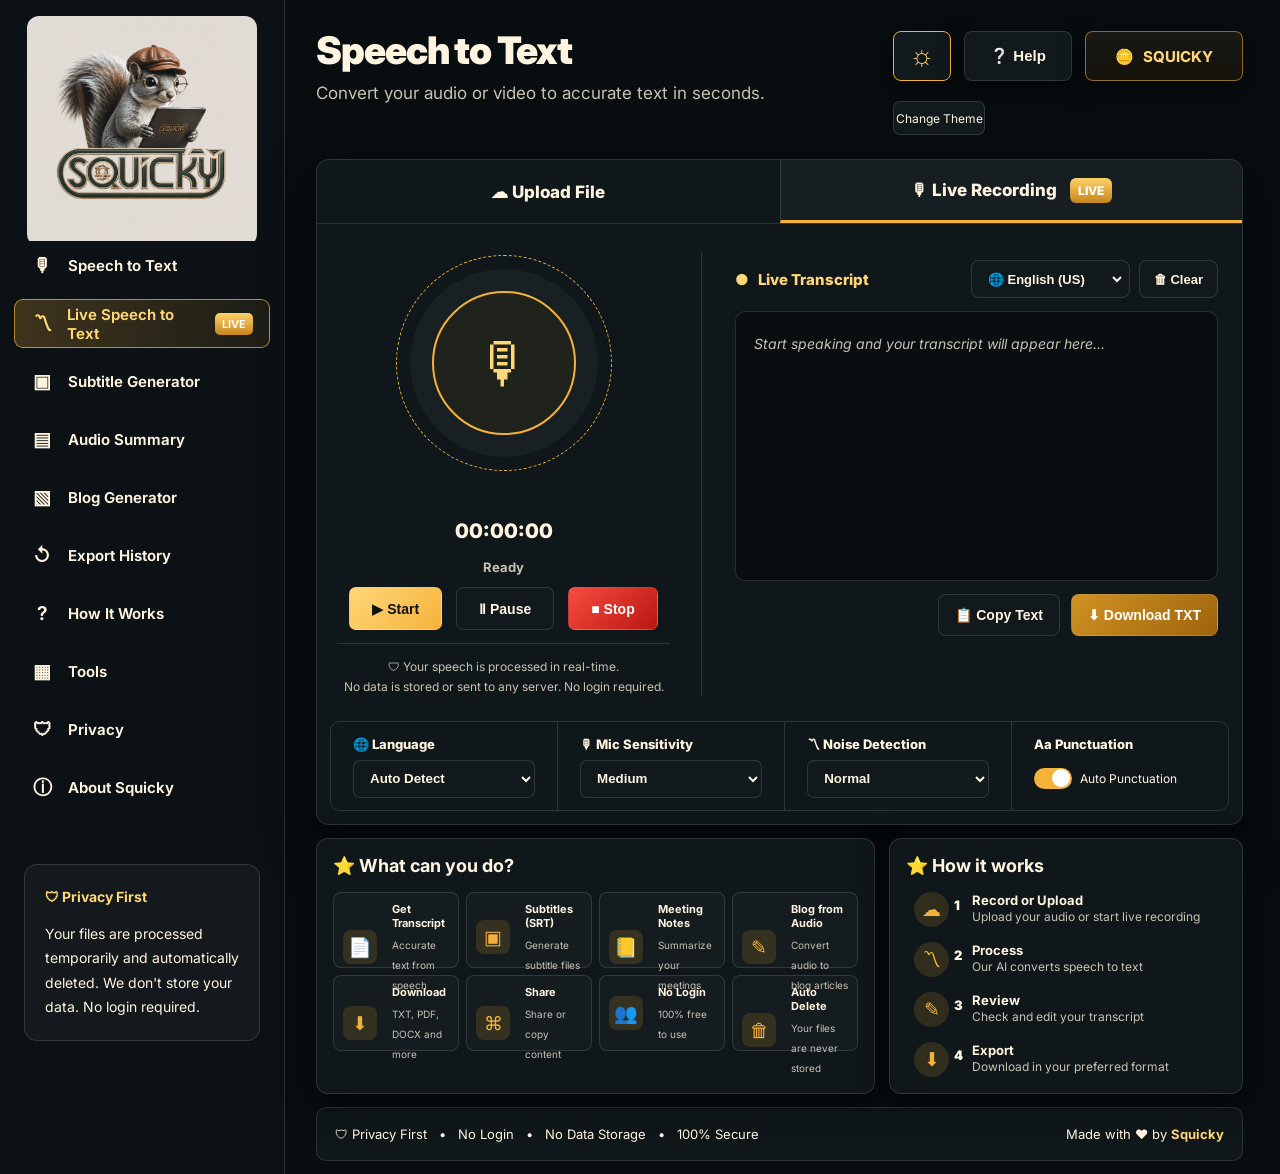
==== index.html @ 1c24d0bc "feat: Implement Speech Engine module with file upload, enhanced recording, and multi-language suppor" ====
<!DOCTYPE html>
<html lang="en" data-theme="dark">
<head>
<meta charset="UTF-8" />
<meta name="viewport" content="width=device-width, initial-scale=1.0" />
<title>Squicky STT - Speech to Text</title>
<link href="https://fonts.googleapis.com/css2?family=Inter:wght@400;500;600;700;800;900&display=swap" rel="stylesheet">
<link rel="stylesheet" href="style.css">
<link rel="icon" href="Squicky Logo.png" type="image/png">
</head>
<body>
<div class="app">
<aside class="sidebar">
  <div class="logo"><img src="Squicky Logo.png" alt="Squicky Logo"></div>
  <nav class="menu">
    <a href="#"><span class="ico">&#127897;</span> Speech to Text</a>
    <a href="#" class="active"><span class="ico">&#12349;</span> Live Speech to Text <span class="badge">LIVE</span></a>
    <a href="#"><span class="ico">&#9635;</span> Subtitle Generator</a>
    <a href="#"><span class="ico">&#9636;</span> Audio Summary</a>
    <a href="#"><span class="ico">&#9639;</span> Blog Generator</a>
    <a href="#"><span class="ico">&#8634;</span> Export History</a>
    <a href="#"><span class="ico">?</span> How It Works</a>
    <a href="#"><span class="ico">&#9638;</span> Tools</a>
    <a href="#"><span class="ico">&#128737;</span> Privacy</a>
    <a href="#"><span class="ico">&#9432;</span> About Squicky</a>
  </nav>
  <div class="privacy"><b>&#128737; Privacy First</b>Your files are processed temporarily and automatically deleted. We don't store your data. No login required.</div>
</aside>

<main class="main">
<header class="header">
  <div><h1>Speech to Text</h1><p class="sub">Convert your audio or video to accurate text in seconds.</p></div>
  <div class="actions">
    <button class="btn themeBtn" id="themeBtn">&#9788;</button>
    <button class="btn">&#10068; Help</button>
    <div class="brand">&#129689; &nbsp; SQUICKY</div>
    <div class="theme-label" id="themeLabel">Change Theme</div>
    <div class="theme-menu" id="themeMenu">
      <small>Choose Theme</small>
      <div class="theme-option active" data-theme="dark">&#9790; Dark <span>&#10003;</span></div>
      <div class="theme-option" data-theme="medium">&#9673; Medium <span></span></div>
      <div class="theme-option" data-theme="light">&#9788; Light <span></span></div>
    </div>
  </div>
</header>

<section class="tool">
  <div class="tabs">
    <div class="tab" id="uploadTab" data-tab="upload">&#9729; Upload File</div>
    <div class="tab active" id="liveTab" data-tab="live">&#127897; Live Recording <span class="live-pill">LIVE</span></div>
  </div>

  <!-- Upload File Panel -->
  <div class="tab-panel" id="uploadPanel" style="display:none;">
    <div class="upload-area" id="uploadArea">
      <div class="upload-dropzone" id="dropzone">
        <div class="upload-icon">&#9729;</div>
        <h3 class="upload-title">Drag & Drop your file here</h3>
        <p class="upload-subtitle">or click to browse</p>
        <p class="upload-formats">Audio: MP3, WAV, OGG, M4A, FLAC, WEBM &nbsp;|&nbsp; Video: MP4, WEBM, MKV, AVI</p>
        <p class="upload-limit">Maximum file size: 500MB</p>
        <input type="file" id="fileInput" accept=".mp3,.wav,.ogg,.m4a,.flac,.webm,.mp4,.mkv,.avi" hidden>
        <button class="upload-btn" id="uploadBtn">&#128194; Choose File</button>
      </div>
      <!-- File Info (shown after upload) -->
      <div class="file-info" id="fileInfo" style="display:none;">
        <div class="file-details">
          <div class="file-icon">&#127925;</div>
          <div class="file-meta">
            <span class="file-name" id="fileName">-</span>
            <span class="file-size" id="fileSize">-</span>
            <span class="file-duration" id="fileDuration">-</span>
          </div>
          <button class="file-remove" id="fileRemove">&#10005;</button>
        </div>
        <!-- Upload Progress -->
        <div class="upload-progress" id="uploadProgress" style="display:none;">
          <div class="progress-bar"><div class="progress-fill" id="progressFill"></div></div>
          <span class="progress-text" id="progressText">Loading file...</span>
        </div>
      </div>
      <!-- Processing Status -->
      <div class="processing-status" id="processingStatus" style="display:none;">
        <div class="processing-spinner"></div>
        <span class="processing-text" id="processingText">Processing...</span>
      </div>
      <!-- Process Button -->
      <div class="upload-actions" id="uploadActions" style="display:none;">
        <button class="process-btn" id="processBtn">&#9654; Process File</button>
        <button class="cancel-btn" id="cancelProcessBtn">&#10005; Cancel</button>
      </div>
      <!-- Privacy Notice -->
      <div class="privacy-notice">
        <span>&#128737;</span> Your files are processed <b>locally in your browser</b>. Nothing is uploaded to any server. Data is auto-cleared after processing.
      </div>
    </div>
    <!-- Upload Transcript Area -->
    <div class="upload-transcript" id="uploadTranscript" style="display:none;">
      <div class="transHead">
        <div class="title">&#9679; &nbsp; File Transcript</div>
        <div class="topSelects">
          <div class="selectlike">
            <select id="uploadLanguageSelect">
              <option value="en-US">&#127760; English (US)</option>
              <option value="en-IN">&#127760; English (India)</option>
              <option value="hi-IN">&#127760; Hindi</option>
              <option value="hinglish">&#127760; Hinglish (Auto)</option>
              <option value="es-ES">&#127760; Spanish</option>
              <option value="fr-FR">&#127760; French</option>
              <option value="de-DE">&#127760; German</option>
              <option value="ja-JP">&#127760; Japanese</option>
              <option value="zh-CN">&#127760; Chinese</option>
            </select>
          </div>
          <button class="clear" id="uploadClearBtn">&#128465; Clear</button>
        </div>
      </div>
      <div class="transBox" id="uploadTranscriptBox">
        <p class="placeholder" id="uploadPlaceholder">Your transcript will appear here after processing...</p>
        <span id="uploadFinalText"></span>
        <span class="interim" id="uploadInterimText"></span>
      </div>
      <div class="transActions">
        <button class="copy" id="uploadCopyBtn">&#128203; Copy Text</button>
        <button class="download" id="uploadDownloadBtn">&#11015; Download TXT</button>
      </div>
    </div>
  </div>

  <!-- Live Recording Panel -->
  <div class="tab-panel" id="livePanel">
    <div class="studio">
      <div class="left">
        <div class="micOuter" id="micOuter">
          <div class="micMid"><div class="mic">&#127897;</div></div>
        </div>
        <!-- Audio Level Indicator -->
        <div class="audio-level" id="audioLevel">
          <div class="level-bar" id="levelBar1"></div>
          <div class="level-bar" id="levelBar2"></div>
          <div class="level-bar" id="levelBar3"></div>
          <div class="level-bar" id="levelBar4"></div>
          <div class="level-bar" id="levelBar5"></div>
          <div class="level-bar" id="levelBar6"></div>
          <div class="level-bar" id="levelBar7"></div>
          <div class="level-bar" id="levelBar8"></div>
          <div class="level-bar" id="levelBar9"></div>
        </div>
        <div class="timer"><span id="timerDisplay">00:00:00</span> <span class="red" id="recDot" style="display:none;">&#9679;</span><span class="liveText" id="liveLabel" style="display:none;">Live</span></div>
        <!-- Recording Status -->
        <div class="rec-status" id="recStatus">Ready</div>
        <div class="controls">
          <button class="start" id="startBtn">&#9654; Start</button>
          <button id="pauseBtn">&#8545; Pause</button>
          <button class="stop" id="stopBtn">&#9632; Stop</button>
        </div>
        <p class="note">&#128737; Your speech is processed in real-time.<br>No data is stored or sent to any server. No login required.</p>
      </div>
      <div class="right">
        <div class="transHead">
          <div class="title">&#9679; &nbsp; Live Transcript</div>
          <div class="topSelects">
            <div class="selectlike">
              <select id="languageSelect">
                <option value="en-US">&#127760; English (US)</option>
                <option value="en-IN">&#127760; English (India)</option>
                <option value="hi-IN">&#127760; Hindi</option>
                <option value="hinglish">&#127760; Hinglish (Auto)</option>
                <option value="es-ES">&#127760; Spanish</option>
                <option value="fr-FR">&#127760; French</option>
                <option value="de-DE">&#127760; German</option>
                <option value="ja-JP">&#127760; Japanese</option>
                <option value="zh-CN">&#127760; Chinese</option>
              </select>
            </div>
            <button class="clear" id="clearBtn">&#128465; Clear</button>
          </div>
        </div>
        <div class="transBox" id="transcript">
          <p class="placeholder" id="placeholder">Start speaking and your transcript will appear here...</p>
          <span id="finalText"></span>
          <span class="interim" id="interimText"></span>
        </div>
        <div class="transActions">
          <button class="copy" id="copyBtn">&#128203; Copy Text</button>
          <button class="download" id="downloadBtn">&#11015; Download TXT</button>
        </div>
      </div>
    </div>
  </div>

  <div class="settings">
    <div class="setting"><label>&#127760; Language</label><select id="langSetting"><option value="auto">Auto Detect</option><option value="en-US">English</option><option value="hi-IN">Hindi</option><option value="hinglish">Hinglish</option></select></div>
    <div class="setting"><label>&#127897; Mic Sensitivity</label><select id="micSensitivity"><option value="medium">Medium</option><option value="high">High</option><option value="low">Low</option></select></div>
    <div class="setting"><label>&#12349; Noise Detection</label><select id="noiseDetection"><option value="normal">Normal</option><option value="high">High</option><option value="off">Off</option></select></div>
    <div class="setting"><label>Aa Punctuation</label><div class="punct"><span class="toggle" id="punctToggle"></span> Auto Punctuation</div></div>
  </div>
</section>

<section class="lower">
  <div class="box"><h3>&#11088; What can you do?</h3><div class="cards">
    <div class="fcard"><div class="fico">&#128196;</div><div><b>Get Transcript</b><span>Accurate text from speech</span></div></div>
    <div class="fcard"><div class="fico">&#9635;</div><div><b>Subtitles (SRT)</b><span>Generate subtitle files</span></div></div>
    <div class="fcard"><div class="fico">&#128210;</div><div><b>Meeting Notes</b><span>Summarize your meetings</span></div></div>
    <div class="fcard"><div class="fico">&#9998;</div><div><b>Blog from Audio</b><span>Convert audio to blog articles</span></div></div>
    <div class="fcard"><div class="fico">&#11015;</div><div><b>Download</b><span>TXT, PDF, DOCX and more</span></div></div>
    <div class="fcard"><div class="fico">&#8984;</div><div><b>Share</b><span>Share or copy content</span></div></div>
    <div class="fcard"><div class="fico">&#128101;</div><div><b>No Login</b><span>100% free to use</span></div></div>
    <div class="fcard"><div class="fico">&#128465;</div><div><b>Auto Delete</b><span>Your files are never stored</span></div></div>
  </div></div>
  <div class="box"><h3>&#11088; How it works</h3><div class="steps">
    <div class="step"><div class="circle">&#9729;</div><div class="stepNum">1</div><p><b>Record or Upload</b><br>Upload your audio or start live recording</p></div>
    <div class="step"><div class="circle">&#12349;</div><div class="stepNum">2</div><p><b>Process</b><br>Our AI converts speech to text</p></div>
    <div class="step"><div class="circle">&#9998;</div><div class="stepNum">3</div><p><b>Review</b><br>Check and edit your transcript</p></div>
    <div class="step"><div class="circle">&#11015;</div><div class="stepNum">4</div><p><b>Export</b><br>Download in your preferred format</p></div>
  </div></div>
</section>

<footer class="footer"><span>&#128737; Privacy First &nbsp; &#8226; &nbsp; No Login &nbsp; &#8226; &nbsp; No Data Storage &nbsp; &#8226; &nbsp; 100% Secure</span><span>Made with &#10084;&#65039; by <b class="gold">Squicky</b></span></footer>
</main>
</div>

<div class="toast" id="toast"></div>
<script src="script.js"></script>
</body>
</html>
---- style.css ----
/* ===== RESET ===== */
*{box-sizing:border-box;margin:0;padding:0}
:root{
  --font:Inter,Arial,sans-serif;
  --radius:13px;
}

/* THEME 1: DARK — black + deep gold */
html[data-theme="dark"]{
  --body:#06090b;
  --sidebar:#0b1114;
  --main:#080d10;
  --panel:#0f171a;
  --panel2:#0b1114;
  --card:#090e11;
  --text:#fff4df;
  --muted:#c9c1b2;
  --line:rgba(255,255,255,.13);
  --accent:#f5b23a;
  --accent2:#ffd778;
  --active:#2b210d;
  --green:#0f2c22;
  --btn:#12191d;
  --shadow:rgba(0,0,0,.55);
  --danger:#c82118;
}

/* THEME 2: MEDIUM — warm charcoal/olive + gold */
html[data-theme="medium"]{
  --body:#403f39;
  --sidebar:#363731;
  --main:#42413b;
  --panel:#3f3e38;
  --panel2:#383832;
  --card:#34342f;
  --text:#fff7ec;
  --muted:#e0d9cc;
  --line:rgba(255,255,255,.20);
  --accent:#efa72d;
  --accent2:#ffc75d;
  --active:#7a5a25;
  --green:#123326;
  --btn:#3a3933;
  --shadow:rgba(0,0,0,.28);
  --danger:#c7211b;
}

/* THEME 3: LIGHT — cream + dark green */
html[data-theme="light"]{
  --body:#fff9ef;
  --sidebar:#fff7e9;
  --main:#fffaf2;
  --panel:#fffaf2;
  --panel2:#fff6e9;
  --card:#fffdf8;
  --text:#10281d;
  --muted:#26352f;
  --line:rgba(94,56,20,.15);
  --accent:#145b36;
  --accent2:#1d7d4a;
  --active:#123b2b;
  --green:#123b2b;
  --btn:#fffaf2;
  --shadow:rgba(124,83,30,.12);
  --danger:#df3028;
}

/* ===== BODY & APP ===== */
body{
  min-height:100vh;font-family:var(--font);color:var(--text);
  background:radial-gradient(circle at 55% 0,rgba(255,255,255,.11),transparent 35%),var(--body);
  transition: background 0.3s, color 0.3s;
}
.app{min-height:100vh;display:grid;grid-template-columns:285px 1fr}

/* ===== SIDEBAR ===== */
.sidebar{background:var(--sidebar);border-right:1px solid var(--line);padding:16px 14px}
.logo{height:225px;display:flex;justify-content:center;align-items:flex-start;overflow:hidden}
.logo img{width:230px;border-radius:12px}
html[data-theme="dark"] .logo img,html[data-theme="medium"] .logo img{mix-blend-mode:screen}
html[data-theme="light"] .logo img{mix-blend-mode:multiply}

.menu{display:flex;flex-direction:column;gap:9px}
.menu a{height:49px;display:flex;align-items:center;gap:14px;padding:0 16px;border-radius:9px;text-decoration:none;color:var(--text);font-size:15px;font-weight:650;transition:background 0.2s}
.menu a:hover{background:var(--panel)}
.menu a.active{background:var(--active);color:#fff}
html[data-theme="dark"] .menu a.active{border:1px solid rgba(245,178,58,.72);background:linear-gradient(90deg,rgba(245,178,58,.22),rgba(245,178,58,.08));color:var(--accent2)}
html[data-theme="medium"] .menu a.active{background:linear-gradient(90deg,#7b5a25,#524124);color:#fff}
html[data-theme="light"] .menu a.active{background:var(--green);color:#fff}
.ico{width:24px;text-align:center;font-size:19px}
.badge{margin-left:auto;background:linear-gradient(#ffd268,#c6841d);color:white;font-size:11px;padding:4px 7px;border-radius:5px}

.privacy{margin:52px 10px 0;padding:20px;border:1px solid var(--line);border-radius:13px;background:rgba(255,255,255,.035);font-size:14px;line-height:1.75}
.privacy b{display:block;margin-bottom:12px;color:var(--accent2)}
html[data-theme="light"] .privacy b{color:var(--text)}

/* ===== MAIN AREA ===== */
.main{padding:31px 37px 13px 31px;max-width:1120px;background:var(--main)}
.header{display:flex;justify-content:space-between;align-items:flex-start;margin-bottom:24px}
h1{font-size:38px;line-height:1;font-weight:900;letter-spacing:-1.1px}
.sub{font-size:17px;margin-top:14px;color:var(--muted)}

/* ===== HEADER ACTIONS ===== */
.actions{display:grid;grid-template-columns:58px 108px 158px;gap:13px;position:relative}
.btn,.brand{height:50px;border-radius:8px;border:1px solid var(--line);background:var(--btn);color:var(--text);display:flex;align-items:center;justify-content:center;font-weight:750;font-size:15px;box-shadow:0 8px 25px var(--shadow);cursor:pointer;transition:all 0.2s}
.btn:hover{border-color:var(--accent)}
.brand{background:var(--green);color:white}
html[data-theme="dark"] .brand,html[data-theme="medium"] .brand{border-color:rgba(245,178,58,.55);color:var(--accent2);background:linear-gradient(#191815,#15120b)}
.themeBtn{font-size:28px;color:var(--accent2);border-color:var(--accent)}
html[data-theme="light"] .themeBtn{color:var(--text);background:transparent;border:0;box-shadow:none}
.theme-label{grid-column:1/2;width:92px;height:34px;margin-top:7px;background:var(--btn);border:1px solid var(--line);border-radius:7px;font-size:12px;display:flex;align-items:center;justify-content:center;cursor:pointer;transition:border-color 0.2s}
.theme-label:hover{border-color:var(--accent)}
.theme-menu{position:absolute;top:72px;left:-95px;width:150px;background:#151515;color:#fff;border:1px solid rgba(255,255,255,.18);border-radius:8px;padding:8px;box-shadow:0 20px 50px rgba(0,0,0,.4);display:none;z-index:50}
.theme-menu.open{display:block}
.theme-menu small{display:block;padding:6px 8px;color:#999}
.theme-option{padding:9px 10px;border-radius:6px;cursor:pointer;font-size:13px;display:flex;justify-content:space-between;transition:background 0.2s}
.theme-option.active,.theme-option:hover{background:rgba(241,170,46,.35)}

/* ===== TOOL SECTION ===== */
.tool{border:1px solid var(--line);border-radius:13px;background:var(--panel);box-shadow:0 18px 50px var(--shadow);overflow:hidden}
.tabs{height:64px;display:grid;grid-template-columns:1fr 1fr;border-bottom:1px solid var(--line)}
.tab{display:flex;align-items:center;justify-content:center;gap:13px;font-size:17px;font-weight:800;cursor:pointer;transition:background 0.2s}
.tab:hover{background:rgba(255,255,255,.02)}
.tab.active{border-left:1px solid var(--line);border-bottom:3px solid var(--accent);background:rgba(255,255,255,.03)}
.live-pill{background:linear-gradient(#34b462,#11753b);color:white;font-size:12px;padding:5px 8px;border-radius:6px}
html[data-theme="dark"] .live-pill,html[data-theme="medium"] .live-pill{background:linear-gradient(#ffd268,#c6841d)}

/* ===== STUDIO ===== */
.studio{display:grid;grid-template-columns:365px 1fr;gap:33px;padding:28px 24px 14px 20px}
.left{text-align:center;border-right:1px solid var(--line);padding:3px 31px 0 0}
.micOuter{width:216px;height:216px;margin:0 auto 10px;border-radius:50%;border:1px dashed var(--accent);display:flex;align-items:center;justify-content:center;transition:border-color 0.3s}
.micOuter.recording{border-color:var(--danger);animation:outerPulse 1.5s infinite}
.micMid{width:144px;height:144px;border-radius:50%;border:2px solid var(--accent);background:var(--green);display:flex;align-items:center;justify-content:center;box-shadow:0 0 0 22px rgba(255,255,255,.04);transition:all 0.3s}
html[data-theme="dark"] .micMid,html[data-theme="medium"] .micMid{background:rgba(245,178,58,.07)}
.mic{font-size:56px;color:white}
html[data-theme="dark"] .mic,html[data-theme="medium"] .mic{color:var(--accent2)}
.timer{font-size:20px;font-weight:850;margin:10px 0 16px}
.red{color:var(--danger);font-size:12px;margin:0 7px}
.liveText{font-size:13px;font-weight:500}
.controls{display:flex;justify-content:center;gap:14px;margin-bottom:13px}
.controls button{height:43px;padding:0 22px;border-radius:7px;border:1px solid var(--line);font-weight:800;color:var(--text);background:var(--btn);cursor:pointer;transition:all 0.2s;font-size:14px}
.controls button:hover{border-color:var(--accent)}
.start{background:linear-gradient(135deg,var(--accent2),var(--accent))!important;color:#111!important}
html[data-theme="light"] .start{background:var(--green)!important;color:white!important}
.stop{background:linear-gradient(135deg,#f94b3e,#b81712)!important;color:white!important}
.note{border-top:1px solid var(--line);padding-top:13px;font-size:12px;line-height:1.65;color:var(--muted)}

@keyframes outerPulse{
  0%,100%{transform:scale(1);opacity:1}
  50%{transform:scale(1.03);opacity:0.8}
}

/* ===== TRANSCRIPT AREA ===== */
.right{padding-top:8px}
.transHead{display:flex;justify-content:space-between;align-items:center;margin-bottom:13px}
.title{font-size:15px;font-weight:800;color:var(--accent2)}
html[data-theme="light"] .title{color:var(--accent)}
.topSelects{display:flex;gap:9px;align-items:center}
.selectlike{height:38px;border:1px solid var(--line);border-radius:8px;background:var(--btn);color:var(--text);display:flex;align-items:center;gap:9px;padding:0 4px;font-size:13px;font-weight:700}
.selectlike select{background:transparent;border:none;color:var(--text);font-size:13px;font-weight:700;outline:none;cursor:pointer;padding:0 8px}
.selectlike select option{background:var(--btn);color:var(--text)}
.clear{height:38px;border:1px solid var(--line);border-radius:8px;background:var(--btn);color:var(--text);display:flex;align-items:center;gap:9px;padding:0 14px;font-size:13px;font-weight:700;cursor:pointer;transition:all 0.2s}
.clear:hover{border-color:var(--danger);color:var(--danger)}
.transBox{min-height:270px;max-height:350px;overflow-y:auto;border:1px solid var(--line);border-radius:10px;background:var(--card);padding:20px 18px 7px;font-size:14px;line-height:1.72;box-shadow:inset 0 0 28px rgba(0,0,0,.08);transition:border-color 0.3s}
.transBox.active{border-color:var(--accent)}
.transBox .placeholder{color:var(--muted);font-style:italic}
.transBox .interim{color:var(--muted);font-style:italic}
.gold{color:var(--accent2)}
html[data-theme="light"] .gold{color:var(--accent)}
.wave{height:43px;margin-top:10px;display:flex;align-items:end;gap:4px;overflow:hidden}
.wave i{width:4px;border-radius:9px;background:linear-gradient(180deg,var(--accent2),rgba(255,255,255,.08));display:block}
html[data-theme="light"] .wave i{background:linear-gradient(180deg,#b7dcae,#f1eadf)}
.transActions{display:flex;justify-content:flex-end;gap:11px;margin-top:13px}
.copy,.download{height:42px;border-radius:8px;border:1px solid var(--line);background:var(--btn);color:var(--text);padding:0 16px;font-weight:800;cursor:pointer;font-size:14px;transition:all 0.2s}
.copy:hover{border-color:var(--accent)}
.download{background:var(--green);color:white}
html[data-theme="dark"] .download,html[data-theme="medium"] .download{background:linear-gradient(135deg,#d09222,#9e640c)}
.download:hover{opacity:0.9}

/* ===== SETTINGS ===== */
.settings{margin:10px 13px 13px;border:1px solid var(--line);border-radius:10px;display:grid;grid-template-columns:1fr 1fr 1fr .95fr;overflow:hidden}
.setting{height:88px;padding:14px 22px;border-right:1px solid var(--line)}
.setting:last-child{border-right:0}
.setting label{display:block;font-size:13px;font-weight:800;margin-bottom:8px}
.setting select{width:100%;height:38px;background:var(--btn);border:1px solid var(--line);color:var(--text);border-radius:7px;padding:0 12px;font-weight:700;cursor:pointer;outline:none}
.punct{display:flex;align-items:center;gap:8px;margin-top:16px;font-size:12px;cursor:pointer}
.toggle{width:38px;height:21px;border-radius:20px;background:var(--accent);position:relative;transition:background 0.3s}
.toggle:after{content:"";position:absolute;width:18px;height:18px;background:white;border-radius:50%;right:2px;top:1.5px;transition:all 0.3s}
.toggle.off{background:var(--line)}
.toggle.off:after{right:auto;left:2px}

/* ===== LOWER SECTION ===== */
.lower{display:grid;grid-template-columns:1.36fr .86fr;gap:14px;margin-top:13px}
.box{border:1px solid var(--line);border-radius:12px;background:var(--panel);padding:16px;box-shadow:0 10px 30px var(--shadow)}
.box h3{font-size:18px;margin-bottom:16px}
.cards{display:grid;grid-template-columns:repeat(4,1fr);gap:7px}
.fcard{height:76px;border:1px solid var(--line);border-radius:8px;background:rgba(255,255,255,.025);display:grid;grid-template-columns:39px 1fr;gap:10px;align-items:center;padding:9px;transition:border-color 0.2s}
.fcard:hover{border-color:var(--accent)}
.fico,.circle{background:rgba(241,170,46,.15);color:var(--accent);border-radius:8px;display:flex;align-items:center;justify-content:center}
.fico{width:34px;height:34px;font-size:19px}
.fcard b{display:block;font-size:11px;margin-bottom:3px}
.fcard span{font-size:10px;line-height:1.25;color:var(--muted)}
.steps{display:flex;flex-direction:column;gap:15px;margin-left:8px}
.step{display:grid;grid-template-columns:40px 18px 1fr;align-items:start}
.circle{width:35px;height:35px;border-radius:50%;font-size:19px}
.stepNum{font-size:13px;font-weight:900;padding-top:5px}
.step p{font-size:12px;line-height:1.35;color:var(--muted)}
.step b{font-size:13px;color:var(--text)}

/* ===== FOOTER ===== */
.footer{height:54px;margin-top:13px;border:1px solid var(--line);border-radius:10px;background:var(--panel);display:flex;justify-content:space-between;align-items:center;padding:0 18px;font-size:13px}

/* ===== TOAST ===== */
.toast{position:fixed;bottom:28px;left:50%;transform:translateX(-50%) translateY(16px);background:var(--accent);color:#111;padding:11px 24px;border-radius:22px;font-size:13px;font-weight:700;opacity:0;transition:all 0.3s;pointer-events:none;z-index:1000;white-space:nowrap}
.toast.show{opacity:1;transform:translateX(-50%) translateY(0)}

/* ===== SCROLLBAR ===== */
.transBox::-webkit-scrollbar{width:5px}
.transBox::-webkit-scrollbar-track{background:transparent}
.transBox::-webkit-scrollbar-thumb{background:var(--accent);border-radius:3px}

/* ===== TAB PANELS ===== */
.tab-panel{animation:fadeIn 0.3s ease}
@keyframes fadeIn{from{opacity:0;transform:translateY(6px)}to{opacity:1;transform:translateY(0)}}

/* ===== UPLOAD AREA ===== */
.upload-area{padding:28px 24px}
.upload-dropzone{border:2px dashed var(--line);border-radius:13px;padding:48px 28px;text-align:center;cursor:pointer;transition:all 0.3s;background:rgba(255,255,255,.015)}
.upload-dropzone:hover,.upload-dropzone.dragover{border-color:var(--accent);background:rgba(245,178,58,.04)}
html[data-theme="light"] .upload-dropzone:hover,html[data-theme="light"] .upload-dropzone.dragover{background:rgba(20,91,54,.04)}
.upload-icon{font-size:52px;margin-bottom:12px;color:var(--accent)}
.upload-title{font-size:20px;font-weight:800;margin-bottom:8px}
.upload-subtitle{font-size:14px;color:var(--muted);margin-bottom:16px}
.upload-formats{font-size:12px;color:var(--muted);margin-bottom:6px}
.upload-limit{font-size:12px;color:var(--muted);opacity:0.7;margin-bottom:20px}
.upload-btn{height:44px;padding:0 28px;border-radius:8px;border:1px solid var(--accent);background:linear-gradient(135deg,var(--accent2),var(--accent));color:#111;font-weight:800;font-size:14px;cursor:pointer;transition:all 0.2s}
html[data-theme="light"] .upload-btn{background:var(--green);color:white;border-color:var(--green)}
.upload-btn:hover{opacity:0.9;transform:translateY(-1px)}

/* File Info */
.file-info{margin-top:20px;border:1px solid var(--line);border-radius:10px;padding:16px 20px;background:var(--card)}
.file-details{display:flex;align-items:center;gap:14px}
.file-icon{font-size:32px;width:48px;height:48px;display:flex;align-items:center;justify-content:center;background:rgba(245,178,58,.1);border-radius:10px}
html[data-theme="light"] .file-icon{background:rgba(20,91,54,.1)}
.file-meta{flex:1;display:flex;flex-direction:column;gap:3px}
.file-name{font-size:14px;font-weight:700}
.file-size{font-size:12px;color:var(--muted)}
.file-duration{font-size:12px;color:var(--accent2)}
html[data-theme="light"] .file-duration{color:var(--accent)}
.file-remove{width:32px;height:32px;border-radius:50%;border:1px solid var(--line);background:var(--btn);color:var(--danger);font-size:14px;cursor:pointer;display:flex;align-items:center;justify-content:center;transition:all 0.2s}
.file-remove:hover{background:rgba(200,33,24,.1);border-color:var(--danger)}

/* Upload Progress */
.upload-progress{margin-top:14px}
.progress-bar{height:6px;border-radius:3px;background:var(--line);overflow:hidden}
.progress-fill{height:100%;border-radius:3px;background:linear-gradient(90deg,var(--accent),var(--accent2));width:0;transition:width 0.3s ease}
html[data-theme="light"] .progress-fill{background:linear-gradient(90deg,var(--accent),var(--accent2))}
.progress-text{font-size:12px;color:var(--muted);margin-top:6px;display:block}

/* Processing Status */
.processing-status{margin-top:20px;display:flex;align-items:center;gap:12px;padding:16px;border:1px solid var(--accent);border-radius:10px;background:rgba(245,178,58,.05)}
html[data-theme="light"] .processing-status{border-color:var(--accent);background:rgba(20,91,54,.05)}
.processing-spinner{width:24px;height:24px;border:3px solid var(--line);border-top-color:var(--accent);border-radius:50%;animation:spin 0.8s linear infinite}
@keyframes spin{to{transform:rotate(360deg)}}
.processing-text{font-size:14px;font-weight:700;color:var(--accent2)}
html[data-theme="light"] .processing-text{color:var(--accent)}

/* Upload Actions */
.upload-actions{margin-top:18px;display:flex;gap:12px;justify-content:center}
.process-btn{height:44px;padding:0 28px;border-radius:8px;border:none;background:linear-gradient(135deg,var(--accent2),var(--accent));color:#111;font-weight:800;font-size:14px;cursor:pointer;transition:all 0.2s}
html[data-theme="light"] .process-btn{background:var(--green);color:white}
.process-btn:hover{opacity:0.9;transform:translateY(-1px)}
.cancel-btn{height:44px;padding:0 20px;border-radius:8px;border:1px solid var(--line);background:var(--btn);color:var(--text);font-weight:700;font-size:14px;cursor:pointer;transition:all 0.2s}
.cancel-btn:hover{border-color:var(--danger);color:var(--danger)}

/* Privacy Notice */
.privacy-notice{margin-top:22px;padding:14px 18px;border:1px solid var(--line);border-radius:9px;background:rgba(255,255,255,.02);font-size:13px;line-height:1.6;color:var(--muted);text-align:center}
.privacy-notice b{color:var(--accent2)}
html[data-theme="light"] .privacy-notice b{color:var(--accent)}

/* Upload Transcript */
.upload-transcript{padding:0 24px 20px}

/* ===== AUDIO LEVEL INDICATOR ===== */
.audio-level{display:flex;align-items:flex-end;justify-content:center;gap:3px;height:28px;margin:8px 0 4px;opacity:0;transition:opacity 0.3s}
.audio-level.active{opacity:1}
.level-bar{width:4px;height:4px;min-height:4px;border-radius:2px;background:var(--accent);transition:height 0.1s ease}

/* ===== RECORDING STATUS ===== */
.rec-status{font-size:13px;font-weight:700;color:var(--muted);margin-bottom:12px;transition:color 0.3s}
.rec-status.listening{color:var(--accent2)}
html[data-theme="light"] .rec-status.listening{color:var(--accent)}
.rec-status.processing{color:var(--accent)}

/* ===== RESPONSIVE ===== */
@media(max-width:1100px){
  .app{grid-template-columns:1fr}
  .sidebar{display:none}
  .main{max-width:100%;padding:22px}
  .studio,.lower{grid-template-columns:1fr}
  .left{border-right:0;border-bottom:1px solid var(--line);padding:0 0 20px}
  .upload-area{padding:20px 16px}
  .upload-dropzone{padding:32px 16px}
}
@media(max-width:720px){
  .header{display:block}
  .actions{margin-top:18px;grid-template-columns:55px 100px 140px}
  h1{font-size:31px}
  .tabs,.settings,.cards{grid-template-columns:1fr}
  .setting{border-right:0;border-bottom:1px solid var(--line)}
  .footer{height:auto;gap:10px;flex-direction:column;padding:14px;text-align:center}
  .upload-formats{font-size:11px}
  .upload-actions{flex-direction:column;align-items:stretch}
  .file-details{flex-wrap:wrap}
}
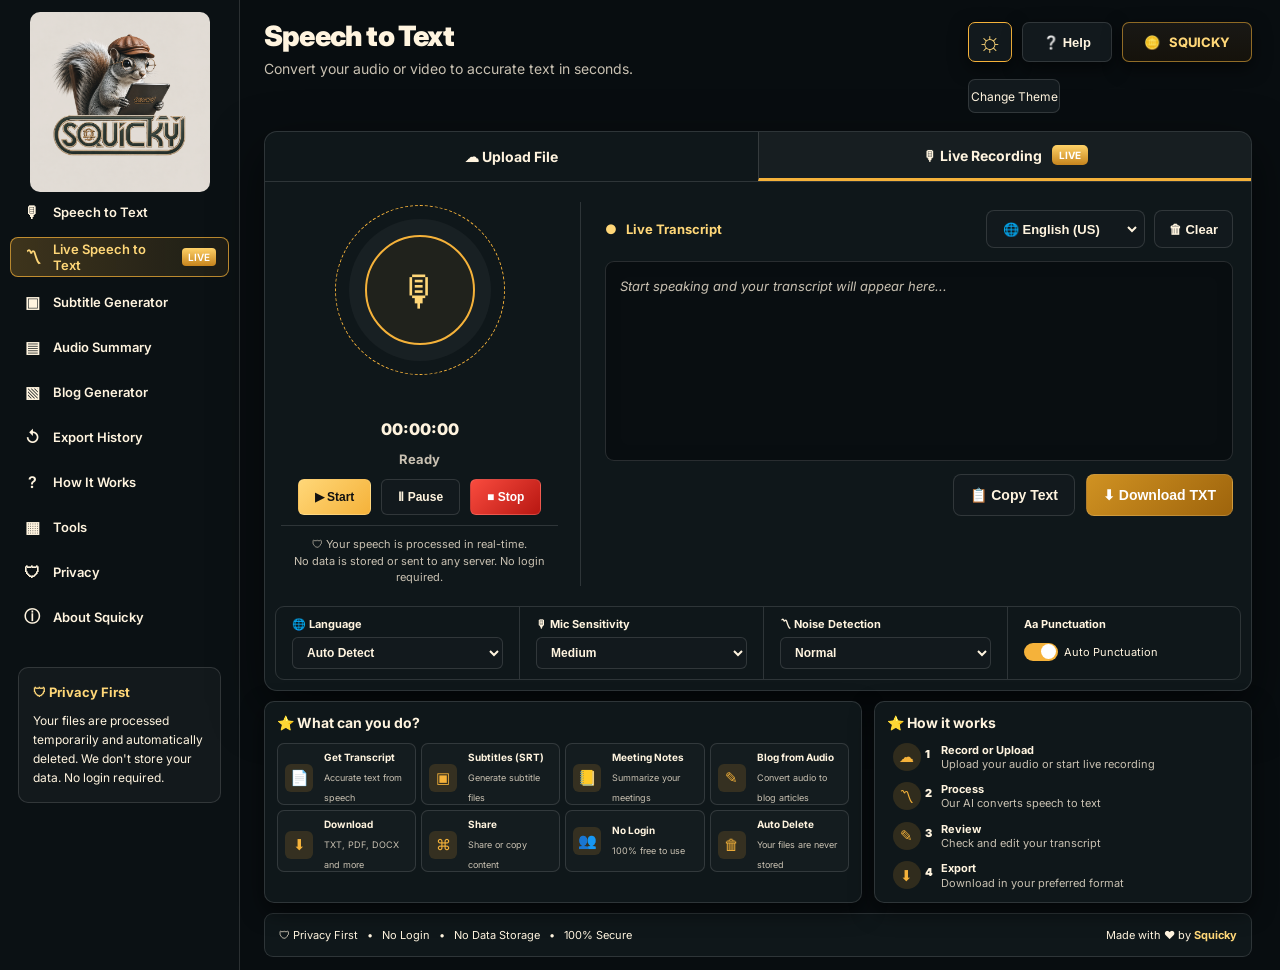
==== commit 7bf6a4de: "feat: Add Subtitle Studio module with SRT/VTT generation, timing edit, split/merge, and preview - Cr" ====
--- a/index.html
+++ b/index.html
@@ -13,12 +13,12 @@
 <aside class="sidebar">
   <div class="logo"><img src="Squicky Logo.png" alt="Squicky Logo"></div>
   <nav class="menu">
-    <a href="#"><span class="ico">&#127897;</span> Speech to Text</a>
-    <a href="#" class="active"><span class="ico">&#12349;</span> Live Speech to Text <span class="badge">LIVE</span></a>
-    <a href="#"><span class="ico">&#9635;</span> Subtitle Generator</a>
+    <a href="transcript-studio.html"><span class="ico">&#127897;</span> Speech to Text</a>
+    <a href="index.html" class="active"><span class="ico">&#12349;</span> Live Speech to Text <span class="badge">LIVE</span></a>
+    <a href="subtitle-studio.html"><span class="ico">&#9635;</span> Subtitle Generator</a>
     <a href="#"><span class="ico">&#9636;</span> Audio Summary</a>
     <a href="#"><span class="ico">&#9639;</span> Blog Generator</a>
-    <a href="#"><span class="ico">&#8634;</span> Export History</a>
+    <a href="export-center.html"><span class="ico">&#8634;</span> Export History</a>
     <a href="#"><span class="ico">?</span> How It Works</a>
     <a href="#"><span class="ico">&#9638;</span> Tools</a>
     <a href="#"><span class="ico">&#128737;</span> Privacy</a>
--- a/style.css
+++ b/style.css
@@ -71,38 +71,38 @@
   background:radial-gradient(circle at 55% 0,rgba(255,255,255,.11),transparent 35%),var(--body);
   transition: background 0.3s, color 0.3s;
 }
-.app{min-height:100vh;display:grid;grid-template-columns:285px 1fr}
+.app{min-height:100vh;display:grid;grid-template-columns:240px 1fr}
 
 /* ===== SIDEBAR ===== */
-.sidebar{background:var(--sidebar);border-right:1px solid var(--line);padding:16px 14px}
-.logo{height:225px;display:flex;justify-content:center;align-items:flex-start;overflow:hidden}
-.logo img{width:230px;border-radius:12px}
+.sidebar{background:var(--sidebar);border-right:1px solid var(--line);padding:12px 10px}
+.logo{height:180px;display:flex;justify-content:center;align-items:flex-start;overflow:hidden}
+.logo img{width:180px;border-radius:10px}
 html[data-theme="dark"] .logo img,html[data-theme="medium"] .logo img{mix-blend-mode:screen}
 html[data-theme="light"] .logo img{mix-blend-mode:multiply}
 
-.menu{display:flex;flex-direction:column;gap:9px}
-.menu a{height:49px;display:flex;align-items:center;gap:14px;padding:0 16px;border-radius:9px;text-decoration:none;color:var(--text);font-size:15px;font-weight:650;transition:background 0.2s}
+.menu{display:flex;flex-direction:column;gap:5px}
+.menu a{height:40px;display:flex;align-items:center;gap:11px;padding:0 12px;border-radius:8px;text-decoration:none;color:var(--text);font-size:13px;font-weight:600;transition:background 0.2s}
 .menu a:hover{background:var(--panel)}
 .menu a.active{background:var(--active);color:#fff}
 html[data-theme="dark"] .menu a.active{border:1px solid rgba(245,178,58,.72);background:linear-gradient(90deg,rgba(245,178,58,.22),rgba(245,178,58,.08));color:var(--accent2)}
 html[data-theme="medium"] .menu a.active{background:linear-gradient(90deg,#7b5a25,#524124);color:#fff}
 html[data-theme="light"] .menu a.active{background:var(--green);color:#fff}
-.ico{width:24px;text-align:center;font-size:19px}
-.badge{margin-left:auto;background:linear-gradient(#ffd268,#c6841d);color:white;font-size:11px;padding:4px 7px;border-radius:5px}
-
-.privacy{margin:52px 10px 0;padding:20px;border:1px solid var(--line);border-radius:13px;background:rgba(255,255,255,.035);font-size:14px;line-height:1.75}
-.privacy b{display:block;margin-bottom:12px;color:var(--accent2)}
+.ico{width:20px;text-align:center;font-size:16px}
+.badge{margin-left:auto;background:linear-gradient(#ffd268,#c6841d);color:white;font-size:10px;padding:3px 6px;border-radius:4px}
+
+.privacy{margin:30px 8px 0;padding:14px;border:1px solid var(--line);border-radius:10px;background:rgba(255,255,255,.035);font-size:12px;line-height:1.6}
+.privacy b{display:block;margin-bottom:8px;color:var(--accent2);font-size:13px}
 html[data-theme="light"] .privacy b{color:var(--text)}
 
 /* ===== MAIN AREA ===== */
-.main{padding:31px 37px 13px 31px;max-width:1120px;background:var(--main)}
-.header{display:flex;justify-content:space-between;align-items:flex-start;margin-bottom:24px}
-h1{font-size:38px;line-height:1;font-weight:900;letter-spacing:-1.1px}
-.sub{font-size:17px;margin-top:14px;color:var(--muted)}
+.main{padding:22px 28px 13px 24px;max-width:1120px;background:var(--main)}
+.header{display:flex;justify-content:space-between;align-items:flex-start;margin-bottom:18px}
+h1{font-size:28px;line-height:1;font-weight:900;letter-spacing:-0.8px}
+.sub{font-size:14px;margin-top:10px;color:var(--muted)}
 
 /* ===== HEADER ACTIONS ===== */
-.actions{display:grid;grid-template-columns:58px 108px 158px;gap:13px;position:relative}
-.btn,.brand{height:50px;border-radius:8px;border:1px solid var(--line);background:var(--btn);color:var(--text);display:flex;align-items:center;justify-content:center;font-weight:750;font-size:15px;box-shadow:0 8px 25px var(--shadow);cursor:pointer;transition:all 0.2s}
+.actions{display:grid;grid-template-columns:44px 90px 130px;gap:10px;position:relative}
+.btn,.brand{height:40px;border-radius:7px;border:1px solid var(--line);background:var(--btn);color:var(--text);display:flex;align-items:center;justify-content:center;font-weight:750;font-size:13px;box-shadow:0 6px 18px var(--shadow);cursor:pointer;transition:all 0.2s}
 .btn:hover{border-color:var(--accent)}
 .brand{background:var(--green);color:white}
 html[data-theme="dark"] .brand,html[data-theme="medium"] .brand{border-color:rgba(245,178,58,.55);color:var(--accent2);background:linear-gradient(#191815,#15120b)}
@@ -118,32 +118,32 @@
 
 /* ===== TOOL SECTION ===== */
 .tool{border:1px solid var(--line);border-radius:13px;background:var(--panel);box-shadow:0 18px 50px var(--shadow);overflow:hidden}
-.tabs{height:64px;display:grid;grid-template-columns:1fr 1fr;border-bottom:1px solid var(--line)}
-.tab{display:flex;align-items:center;justify-content:center;gap:13px;font-size:17px;font-weight:800;cursor:pointer;transition:background 0.2s}
+.tabs{height:50px;display:grid;grid-template-columns:1fr 1fr;border-bottom:1px solid var(--line)}
+.tab{display:flex;align-items:center;justify-content:center;gap:10px;font-size:14px;font-weight:700;cursor:pointer;transition:background 0.2s}
 .tab:hover{background:rgba(255,255,255,.02)}
 .tab.active{border-left:1px solid var(--line);border-bottom:3px solid var(--accent);background:rgba(255,255,255,.03)}
-.live-pill{background:linear-gradient(#34b462,#11753b);color:white;font-size:12px;padding:5px 8px;border-radius:6px}
+.live-pill{background:linear-gradient(#34b462,#11753b);color:white;font-size:10px;padding:4px 7px;border-radius:5px}
 html[data-theme="dark"] .live-pill,html[data-theme="medium"] .live-pill{background:linear-gradient(#ffd268,#c6841d)}
 
 /* ===== STUDIO ===== */
-.studio{display:grid;grid-template-columns:365px 1fr;gap:33px;padding:28px 24px 14px 20px}
-.left{text-align:center;border-right:1px solid var(--line);padding:3px 31px 0 0}
-.micOuter{width:216px;height:216px;margin:0 auto 10px;border-radius:50%;border:1px dashed var(--accent);display:flex;align-items:center;justify-content:center;transition:border-color 0.3s}
+.studio{display:grid;grid-template-columns:300px 1fr;gap:24px;padding:20px 18px 12px 16px}
+.left{text-align:center;border-right:1px solid var(--line);padding:3px 22px 0 0}
+.micOuter{width:170px;height:170px;margin:0 auto 8px;border-radius:50%;border:1px dashed var(--accent);display:flex;align-items:center;justify-content:center;transition:border-color 0.3s}
 .micOuter.recording{border-color:var(--danger);animation:outerPulse 1.5s infinite}
-.micMid{width:144px;height:144px;border-radius:50%;border:2px solid var(--accent);background:var(--green);display:flex;align-items:center;justify-content:center;box-shadow:0 0 0 22px rgba(255,255,255,.04);transition:all 0.3s}
+.micMid{width:110px;height:110px;border-radius:50%;border:2px solid var(--accent);background:var(--green);display:flex;align-items:center;justify-content:center;box-shadow:0 0 0 16px rgba(255,255,255,.04);transition:all 0.3s}
 html[data-theme="dark"] .micMid,html[data-theme="medium"] .micMid{background:rgba(245,178,58,.07)}
-.mic{font-size:56px;color:white}
+.mic{font-size:42px;color:white}
 html[data-theme="dark"] .mic,html[data-theme="medium"] .mic{color:var(--accent2)}
-.timer{font-size:20px;font-weight:850;margin:10px 0 16px}
-.red{color:var(--danger);font-size:12px;margin:0 7px}
-.liveText{font-size:13px;font-weight:500}
-.controls{display:flex;justify-content:center;gap:14px;margin-bottom:13px}
-.controls button{height:43px;padding:0 22px;border-radius:7px;border:1px solid var(--line);font-weight:800;color:var(--text);background:var(--btn);cursor:pointer;transition:all 0.2s;font-size:14px}
+.timer{font-size:16px;font-weight:850;margin:8px 0 12px}
+.red{color:var(--danger);font-size:10px;margin:0 5px}
+.liveText{font-size:11px;font-weight:500}
+.controls{display:flex;justify-content:center;gap:10px;margin-bottom:10px}
+.controls button{height:36px;padding:0 16px;border-radius:6px;border:1px solid var(--line);font-weight:700;color:var(--text);background:var(--btn);cursor:pointer;transition:all 0.2s;font-size:12px}
 .controls button:hover{border-color:var(--accent)}
 .start{background:linear-gradient(135deg,var(--accent2),var(--accent))!important;color:#111!important}
 html[data-theme="light"] .start{background:var(--green)!important;color:white!important}
 .stop{background:linear-gradient(135deg,#f94b3e,#b81712)!important;color:white!important}
-.note{border-top:1px solid var(--line);padding-top:13px;font-size:12px;line-height:1.65;color:var(--muted)}
+.note{border-top:1px solid var(--line);padding-top:10px;font-size:11px;line-height:1.5;color:var(--muted)}
 
 @keyframes outerPulse{
   0%,100%{transform:scale(1);opacity:1}
@@ -153,7 +153,7 @@
 /* ===== TRANSCRIPT AREA ===== */
 .right{padding-top:8px}
 .transHead{display:flex;justify-content:space-between;align-items:center;margin-bottom:13px}
-.title{font-size:15px;font-weight:800;color:var(--accent2)}
+.title{font-size:13px;font-weight:700;color:var(--accent2)}
 html[data-theme="light"] .title{color:var(--accent)}
 .topSelects{display:flex;gap:9px;align-items:center}
 .selectlike{height:38px;border:1px solid var(--line);border-radius:8px;background:var(--btn);color:var(--text);display:flex;align-items:center;gap:9px;padding:0 4px;font-size:13px;font-weight:700}
@@ -161,7 +161,7 @@
 .selectlike select option{background:var(--btn);color:var(--text)}
 .clear{height:38px;border:1px solid var(--line);border-radius:8px;background:var(--btn);color:var(--text);display:flex;align-items:center;gap:9px;padding:0 14px;font-size:13px;font-weight:700;cursor:pointer;transition:all 0.2s}
 .clear:hover{border-color:var(--danger);color:var(--danger)}
-.transBox{min-height:270px;max-height:350px;overflow-y:auto;border:1px solid var(--line);border-radius:10px;background:var(--card);padding:20px 18px 7px;font-size:14px;line-height:1.72;box-shadow:inset 0 0 28px rgba(0,0,0,.08);transition:border-color 0.3s}
+.transBox{min-height:200px;max-height:280px;overflow-y:auto;border:1px solid var(--line);border-radius:9px;background:var(--card);padding:14px 14px 7px;font-size:13px;line-height:1.65;box-shadow:inset 0 0 20px rgba(0,0,0,.06);transition:border-color 0.3s}
 .transBox.active{border-color:var(--accent)}
 .transBox .placeholder{color:var(--muted);font-style:italic}
 .transBox .interim{color:var(--muted);font-style:italic}
@@ -178,37 +178,37 @@
 .download:hover{opacity:0.9}
 
 /* ===== SETTINGS ===== */
-.settings{margin:10px 13px 13px;border:1px solid var(--line);border-radius:10px;display:grid;grid-template-columns:1fr 1fr 1fr .95fr;overflow:hidden}
-.setting{height:88px;padding:14px 22px;border-right:1px solid var(--line)}
+.settings{margin:8px 10px 10px;border:1px solid var(--line);border-radius:9px;display:grid;grid-template-columns:1fr 1fr 1fr .95fr;overflow:hidden}
+.setting{height:72px;padding:10px 16px;border-right:1px solid var(--line)}
 .setting:last-child{border-right:0}
-.setting label{display:block;font-size:13px;font-weight:800;margin-bottom:8px}
-.setting select{width:100%;height:38px;background:var(--btn);border:1px solid var(--line);color:var(--text);border-radius:7px;padding:0 12px;font-weight:700;cursor:pointer;outline:none}
-.punct{display:flex;align-items:center;gap:8px;margin-top:16px;font-size:12px;cursor:pointer}
-.toggle{width:38px;height:21px;border-radius:20px;background:var(--accent);position:relative;transition:background 0.3s}
-.toggle:after{content:"";position:absolute;width:18px;height:18px;background:white;border-radius:50%;right:2px;top:1.5px;transition:all 0.3s}
+.setting label{display:block;font-size:11px;font-weight:700;margin-bottom:6px}
+.setting select{width:100%;height:32px;background:var(--btn);border:1px solid var(--line);color:var(--text);border-radius:6px;padding:0 10px;font-weight:600;font-size:12px;cursor:pointer;outline:none}
+.punct{display:flex;align-items:center;gap:6px;margin-top:12px;font-size:11px;cursor:pointer}
+.toggle{width:34px;height:18px;border-radius:20px;background:var(--accent);position:relative;transition:background 0.3s}
+.toggle:after{content:"";position:absolute;width:15px;height:15px;background:white;border-radius:50%;right:2px;top:1.5px;transition:all 0.3s}
 .toggle.off{background:var(--line)}
 .toggle.off:after{right:auto;left:2px}
 
 /* ===== LOWER SECTION ===== */
-.lower{display:grid;grid-template-columns:1.36fr .86fr;gap:14px;margin-top:13px}
-.box{border:1px solid var(--line);border-radius:12px;background:var(--panel);padding:16px;box-shadow:0 10px 30px var(--shadow)}
-.box h3{font-size:18px;margin-bottom:16px}
-.cards{display:grid;grid-template-columns:repeat(4,1fr);gap:7px}
-.fcard{height:76px;border:1px solid var(--line);border-radius:8px;background:rgba(255,255,255,.025);display:grid;grid-template-columns:39px 1fr;gap:10px;align-items:center;padding:9px;transition:border-color 0.2s}
+.lower{display:grid;grid-template-columns:1.36fr .86fr;gap:12px;margin-top:10px}
+.box{border:1px solid var(--line);border-radius:10px;background:var(--panel);padding:12px;box-shadow:0 8px 22px var(--shadow)}
+.box h3{font-size:14px;margin-bottom:12px}
+.cards{display:grid;grid-template-columns:repeat(4,1fr);gap:5px}
+.fcard{height:62px;border:1px solid var(--line);border-radius:7px;background:rgba(255,255,255,.025);display:grid;grid-template-columns:32px 1fr;gap:7px;align-items:center;padding:7px;transition:border-color 0.2s}
 .fcard:hover{border-color:var(--accent)}
-.fico,.circle{background:rgba(241,170,46,.15);color:var(--accent);border-radius:8px;display:flex;align-items:center;justify-content:center}
-.fico{width:34px;height:34px;font-size:19px}
-.fcard b{display:block;font-size:11px;margin-bottom:3px}
-.fcard span{font-size:10px;line-height:1.25;color:var(--muted)}
-.steps{display:flex;flex-direction:column;gap:15px;margin-left:8px}
-.step{display:grid;grid-template-columns:40px 18px 1fr;align-items:start}
-.circle{width:35px;height:35px;border-radius:50%;font-size:19px}
-.stepNum{font-size:13px;font-weight:900;padding-top:5px}
-.step p{font-size:12px;line-height:1.35;color:var(--muted)}
-.step b{font-size:13px;color:var(--text)}
+.fico,.circle{background:rgba(241,170,46,.15);color:var(--accent);border-radius:6px;display:flex;align-items:center;justify-content:center}
+.fico{width:28px;height:28px;font-size:15px}
+.fcard b{display:block;font-size:10px;margin-bottom:2px}
+.fcard span{font-size:9px;line-height:1.2;color:var(--muted)}
+.steps{display:flex;flex-direction:column;gap:11px;margin-left:6px}
+.step{display:grid;grid-template-columns:32px 16px 1fr;align-items:start}
+.circle{width:28px;height:28px;border-radius:50%;font-size:15px}
+.stepNum{font-size:11px;font-weight:900;padding-top:4px}
+.step p{font-size:11px;line-height:1.3;color:var(--muted)}
+.step b{font-size:11px;color:var(--text)}
 
 /* ===== FOOTER ===== */
-.footer{height:54px;margin-top:13px;border:1px solid var(--line);border-radius:10px;background:var(--panel);display:flex;justify-content:space-between;align-items:center;padding:0 18px;font-size:13px}
+.footer{height:44px;margin-top:10px;border:1px solid var(--line);border-radius:9px;background:var(--panel);display:flex;justify-content:space-between;align-items:center;padding:0 14px;font-size:11px}
 
 /* ===== TOAST ===== */
 .toast{position:fixed;bottom:28px;left:50%;transform:translateX(-50%) translateY(16px);background:var(--accent);color:#111;padding:11px 24px;border-radius:22px;font-size:13px;font-weight:700;opacity:0;transition:all 0.3s;pointer-events:none;z-index:1000;white-space:nowrap}
@@ -292,6 +292,246 @@
 html[data-theme="light"] .rec-status.listening{color:var(--accent)}
 .rec-status.processing{color:var(--accent)}
 
+/* ===== TRANSCRIPT STUDIO ===== */
+.ts-container{border:1px solid var(--line);border-radius:13px;background:var(--panel);box-shadow:0 18px 50px var(--shadow);overflow:hidden;display:flex;flex-direction:column}
+
+/* Toolbar */
+.ts-toolbar{display:flex;align-items:center;gap:10px;padding:12px 18px;border-bottom:1px solid var(--line);background:var(--panel2);flex-wrap:wrap}
+.ts-toolbar-group{display:flex;align-items:center;gap:8px}
+.ts-toolbar-group:not(:last-child)::after{content:'';width:1px;height:24px;background:var(--line);margin:0 6px}
+.ts-tool-btn{height:36px;padding:0 14px;border-radius:7px;border:1px solid var(--line);background:var(--btn);color:var(--text);font-size:13px;font-weight:700;cursor:pointer;transition:all 0.2s;white-space:nowrap}
+.ts-tool-btn:hover{border-color:var(--accent);color:var(--accent2)}
+html[data-theme="light"] .ts-tool-btn:hover{color:var(--accent)}
+.ts-copy-btn{background:var(--green);color:white;border-color:transparent}
+html[data-theme="dark"] .ts-copy-btn,html[data-theme="medium"] .ts-copy-btn{background:linear-gradient(135deg,rgba(245,178,58,.2),rgba(245,178,58,.08));color:var(--accent2);border-color:rgba(245,178,58,.4)}
+.ts-copy-btn:hover{opacity:0.85}
+.ts-word-count{font-size:13px;font-weight:700;color:var(--muted);padding:0 8px}
+
+/* Search Panel */
+.ts-search-panel{padding:12px 18px;border-bottom:1px solid var(--line);background:var(--panel2);animation:fadeIn 0.2s ease}
+.ts-search-row,.ts-replace-row{display:flex;align-items:center;gap:8px}
+.ts-replace-row{margin-top:8px}
+.ts-search-input{flex:1;height:36px;padding:0 12px;border-radius:7px;border:1px solid var(--line);background:var(--card);color:var(--text);font-size:13px;font-weight:500;outline:none;transition:border-color 0.2s;min-width:120px}
+.ts-search-input:focus{border-color:var(--accent)}
+.ts-match-count{font-size:12px;font-weight:700;color:var(--muted);white-space:nowrap;min-width:80px;text-align:center}
+.ts-search-nav{width:32px;height:32px;border-radius:6px;border:1px solid var(--line);background:var(--btn);color:var(--text);font-size:12px;cursor:pointer;display:flex;align-items:center;justify-content:center;transition:all 0.2s}
+.ts-search-nav:hover{border-color:var(--accent);color:var(--accent2)}
+.ts-search-close{width:32px;height:32px;border-radius:6px;border:1px solid var(--line);background:var(--btn);color:var(--muted);font-size:14px;cursor:pointer;display:flex;align-items:center;justify-content:center;transition:all 0.2s}
+.ts-search-close:hover{border-color:var(--danger);color:var(--danger)}
+.ts-replace-btn{height:32px;padding:0 14px;border-radius:6px;border:1px solid var(--line);background:var(--btn);color:var(--text);font-size:12px;font-weight:700;cursor:pointer;transition:all 0.2s}
+.ts-replace-btn:hover{border-color:var(--accent);color:var(--accent2)}
+
+/* Speaker Panel */
+.ts-speaker-panel{padding:12px 18px;border-bottom:1px solid var(--line);background:var(--panel2);animation:fadeIn 0.2s ease}
+.ts-speaker-row{display:flex;align-items:center;gap:8px;flex-wrap:wrap}
+.ts-speaker-label,.ts-timestamp-label{font-size:13px;font-weight:700;color:var(--muted);white-space:nowrap}
+.ts-speaker-select{height:36px;padding:0 12px;border-radius:7px;border:1px solid var(--line);background:var(--btn);color:var(--text);font-size:13px;font-weight:600;cursor:pointer;outline:none}
+.ts-speaker-new{height:36px;padding:0 12px;border-radius:7px;border:1px solid var(--line);background:var(--card);color:var(--text);font-size:13px;outline:none;min-width:160px;transition:border-color 0.2s}
+.ts-speaker-new:focus{border-color:var(--accent)}
+.ts-speaker-add-btn,.ts-speaker-assign-btn{height:36px;padding:0 14px;border-radius:7px;border:1px solid var(--line);background:var(--btn);color:var(--text);font-size:13px;font-weight:700;cursor:pointer;transition:all 0.2s;white-space:nowrap}
+.ts-speaker-add-btn:hover{border-color:var(--accent);color:var(--accent2)}
+.ts-speaker-assign-btn{background:var(--green);color:white;border-color:transparent}
+html[data-theme="dark"] .ts-speaker-assign-btn,html[data-theme="medium"] .ts-speaker-assign-btn{background:linear-gradient(135deg,rgba(245,178,58,.2),rgba(245,178,58,.08));color:var(--accent2);border-color:rgba(245,178,58,.4)}
+.ts-speaker-assign-btn:hover{opacity:0.85}
+
+/* Speaker Badges */
+.ts-speaker-badge{display:inline-block;padding:2px 10px;border-radius:12px;font-size:11px;font-weight:800;margin-right:8px;vertical-align:middle;color:white}
+.ts-speaker-badge[data-color="0"]{background:#e67e22}
+.ts-speaker-badge[data-color="1"]{background:#3498db}
+.ts-speaker-badge[data-color="2"]{background:#9b59b6}
+.ts-speaker-badge[data-color="3"]{background:#27ae60}
+.ts-speaker-badge[data-color="4"]{background:#e74c3c}
+.ts-speaker-badge[data-color="5"]{background:#f39c12}
+
+/* Timestamp Panel */
+.ts-timestamp-panel{padding:12px 18px;border-bottom:1px solid var(--line);background:var(--panel2);animation:fadeIn 0.2s ease}
+.ts-timestamp-row{display:flex;align-items:center;gap:8px;flex-wrap:wrap}
+.ts-timestamp-input,.ts-timestamp-duration{height:36px;padding:0 12px;border-radius:7px;border:1px solid var(--line);background:var(--card);color:var(--text);font-size:13px;font-weight:600;outline:none;width:110px;transition:border-color 0.2s}
+.ts-timestamp-input:focus,.ts-timestamp-duration:focus{border-color:var(--accent)}
+.ts-timestamp-insert-btn,.ts-timestamp-auto-btn{height:36px;padding:0 14px;border-radius:7px;border:1px solid var(--line);background:var(--btn);color:var(--text);font-size:13px;font-weight:700;cursor:pointer;transition:all 0.2s;white-space:nowrap}
+.ts-timestamp-insert-btn:hover,.ts-timestamp-auto-btn:hover{border-color:var(--accent);color:var(--accent2)}
+.ts-timestamp-divider{color:var(--line);font-size:18px;margin:0 4px}
+
+/* Timestamp in editor */
+.ts-timestamp{display:inline-block;padding:1px 8px;border-radius:4px;font-size:11px;font-weight:700;font-family:monospace;color:var(--accent2);background:rgba(245,178,58,.1);margin-right:8px;vertical-align:middle}
+html[data-theme="light"] .ts-timestamp{color:var(--accent);background:rgba(20,91,54,.08)}
+
+/* Copy Options */
+.ts-copy-options{display:flex;align-items:center;gap:18px;padding:8px 18px;border-bottom:1px solid var(--line);background:var(--panel2)}
+.ts-copy-toggle{display:flex;align-items:center;gap:6px;font-size:12px;font-weight:600;color:var(--muted);cursor:pointer}
+.ts-copy-toggle input[type="checkbox"]{accent-color:var(--accent);width:15px;height:15px;cursor:pointer}
+
+/* Editor Wrapper */
+.ts-editor-wrapper{display:flex;flex:1;min-height:380px;max-height:520px;overflow:hidden}
+.ts-line-numbers{width:44px;padding:16px 8px 16px 12px;background:var(--panel2);border-right:1px solid var(--line);overflow-y:hidden;text-align:right;user-select:none}
+.ts-line-num{font-size:12px;font-weight:600;color:var(--muted);opacity:0.5;line-height:1.85;height:22.2px}
+.ts-editor{flex:1;padding:16px 20px;font-size:14px;line-height:1.85;color:var(--text);overflow-y:auto;outline:none;min-height:380px;max-height:520px;position:relative}
+.ts-editor p{margin:0;min-height:22.2px}
+.ts-editor:empty::before{content:attr(data-placeholder);color:var(--muted);font-style:italic}
+.ts-placeholder{color:var(--muted);font-style:italic;pointer-events:none}
+
+/* Search Highlights */
+.ts-highlight{background:rgba(245,178,58,.35);border-radius:2px;padding:0 1px}
+html[data-theme="light"] .ts-highlight{background:rgba(20,91,54,.2)}
+.ts-highlight-active{background:rgba(245,178,58,.7);color:#111;border-radius:2px}
+html[data-theme="light"] .ts-highlight-active{background:rgba(20,91,54,.45);color:white}
+
+/* Status Bar */
+.ts-status-bar{display:flex;justify-content:space-between;align-items:center;padding:8px 18px;border-top:1px solid var(--line);background:var(--panel2);font-size:12px;font-weight:600;color:var(--muted)}
+
+/* Editor scrollbar */
+.ts-editor::-webkit-scrollbar{width:5px}
+.ts-editor::-webkit-scrollbar-track{background:transparent}
+.ts-editor::-webkit-scrollbar-thumb{background:var(--accent);border-radius:3px}
+
+/* ===== EXPORT CENTER ===== */
+.ec-container{display:flex;flex-direction:column;gap:16px}
+
+/* Summary Bar */
+.ec-summary{display:flex;gap:12px;padding:16px 20px;border:1px solid var(--line);border-radius:13px;background:var(--panel);box-shadow:0 10px 30px var(--shadow);flex-wrap:wrap}
+.ec-summary-item{flex:1;min-width:100px;text-align:center;padding:8px 12px;border-right:1px solid var(--line)}
+.ec-summary-item:last-child{border-right:none}
+.ec-summary-label{display:block;font-size:11px;font-weight:700;color:var(--muted);text-transform:uppercase;letter-spacing:0.5px;margin-bottom:4px}
+.ec-summary-value{display:block;font-size:18px;font-weight:800;color:var(--accent2)}
+html[data-theme="light"] .ec-summary-value{color:var(--accent)}
+
+/* No Transcript Message */
+.ec-no-transcript{text-align:center;padding:60px 28px;border:1px solid var(--line);border-radius:13px;background:var(--panel);box-shadow:0 10px 30px var(--shadow)}
+.ec-no-icon{font-size:52px;margin-bottom:16px;opacity:0.6}
+.ec-no-transcript h3{font-size:20px;margin-bottom:10px}
+.ec-no-transcript p{font-size:14px;color:var(--muted);line-height:1.7}
+.ec-no-transcript a{color:var(--accent2);text-decoration:underline}
+html[data-theme="light"] .ec-no-transcript a{color:var(--accent)}
+
+/* Options Panel */
+.ec-options{padding:20px 24px;border:1px solid var(--line);border-radius:13px;background:var(--panel);box-shadow:0 10px 30px var(--shadow)}
+.ec-section-title{font-size:16px;font-weight:800;margin-bottom:14px;color:var(--accent2)}
+html[data-theme="light"] .ec-section-title{color:var(--accent)}
+.ec-options-grid{display:flex;gap:20px;flex-wrap:wrap;margin-bottom:14px}
+.ec-option-toggle{display:flex;align-items:center;gap:7px;font-size:13px;font-weight:600;color:var(--text);cursor:pointer}
+.ec-option-toggle input[type="checkbox"]{accent-color:var(--accent);width:16px;height:16px;cursor:pointer}
+.ec-title-input{display:flex;align-items:center;gap:12px}
+.ec-title-input label{font-size:13px;font-weight:700;color:var(--muted);white-space:nowrap}
+.ec-title-input input{flex:1;max-width:320px;height:36px;padding:0 12px;border-radius:7px;border:1px solid var(--line);background:var(--card);color:var(--text);font-size:13px;font-weight:600;outline:none;transition:border-color 0.2s}
+.ec-title-input input:focus{border-color:var(--accent)}
+
+/* Format Grid */
+.ec-formats{padding:20px 24px;border:1px solid var(--line);border-radius:13px;background:var(--panel);box-shadow:0 10px 30px var(--shadow)}
+.ec-format-grid{display:grid;grid-template-columns:repeat(auto-fill,minmax(200px,1fr));gap:12px;margin-bottom:16px}
+.ec-format-card{display:flex;align-items:center;gap:12px;padding:14px 16px;border:1px solid var(--line);border-radius:10px;background:var(--card);cursor:pointer;transition:all 0.2s}
+.ec-format-card:hover{border-color:var(--accent);transform:translateY(-1px);box-shadow:0 6px 18px var(--shadow)}
+.ec-format-icon{width:40px;height:40px;display:flex;align-items:center;justify-content:center;font-size:22px;background:rgba(245,178,58,.12);border-radius:9px;color:var(--accent2);flex-shrink:0}
+html[data-theme="light"] .ec-format-icon{background:rgba(20,91,54,.08);color:var(--accent)}
+.ec-format-info{flex:1;display:flex;flex-direction:column;gap:2px}
+.ec-format-info b{font-size:14px;font-weight:800}
+.ec-format-info span{font-size:11px;color:var(--muted)}
+.ec-export-btn{height:34px;padding:0 14px;border-radius:7px;border:1px solid var(--line);background:var(--green);color:white;font-size:12px;font-weight:700;cursor:pointer;transition:all 0.2s;white-space:nowrap}
+html[data-theme="dark"] .ec-export-btn,html[data-theme="medium"] .ec-export-btn{background:linear-gradient(135deg,rgba(245,178,58,.2),rgba(245,178,58,.08));color:var(--accent2);border-color:rgba(245,178,58,.4)}
+.ec-export-btn:hover{opacity:0.85;transform:translateY(-1px)}
+
+/* Export All Button */
+.ec-export-all-wrap{text-align:center;padding-top:8px}
+.ec-export-all-btn{height:48px;padding:0 36px;border-radius:9px;border:none;background:linear-gradient(135deg,var(--accent2),var(--accent));color:#111;font-size:15px;font-weight:800;cursor:pointer;transition:all 0.2s;box-shadow:0 6px 20px rgba(245,178,58,.25)}
+html[data-theme="light"] .ec-export-all-btn{background:var(--green);color:white;box-shadow:0 6px 20px rgba(20,91,54,.2)}
+.ec-export-all-btn:hover{opacity:0.9;transform:translateY(-2px)}
+
+/* Preview Panel */
+.ec-preview{padding:20px 24px;border:1px solid var(--line);border-radius:13px;background:var(--panel);box-shadow:0 10px 30px var(--shadow)}
+.ec-preview-tabs{display:flex;gap:6px;margin-bottom:12px;flex-wrap:wrap}
+.ec-preview-tab{height:34px;padding:0 16px;border-radius:7px;border:1px solid var(--line);background:var(--btn);color:var(--text);font-size:12px;font-weight:700;cursor:pointer;transition:all 0.2s}
+.ec-preview-tab:hover{border-color:var(--accent)}
+.ec-preview-tab.active{background:var(--active);border-color:var(--accent);color:var(--accent2)}
+html[data-theme="light"] .ec-preview-tab.active{background:var(--green);color:white;border-color:var(--green)}
+.ec-preview-box{min-height:200px;max-height:350px;overflow-y:auto;border:1px solid var(--line);border-radius:10px;background:var(--card);padding:16px 18px;font-size:13px;line-height:1.7}
+.ec-preview-box pre{white-space:pre-wrap;word-wrap:break-word;font-family:'Courier New',Consolas,monospace;font-size:12px;color:var(--text);margin:0}
+.ec-preview-box::-webkit-scrollbar{width:5px}
+.ec-preview-box::-webkit-scrollbar-track{background:transparent}
+.ec-preview-box::-webkit-scrollbar-thumb{background:var(--accent);border-radius:3px}
+
+/* ===== SUBTITLE STUDIO ===== */
+.ss-container{display:flex;flex-direction:column;gap:16px}
+
+/* Toolbar */
+.ss-toolbar{display:flex;align-items:center;gap:10px;padding:14px 20px;border:1px solid var(--line);border-radius:13px;background:var(--panel);box-shadow:0 10px 30px var(--shadow);flex-wrap:wrap}
+.ss-toolbar-group{display:flex;align-items:center;gap:8px}
+.ss-toolbar-group:not(:last-child)::after{content:'';width:1px;height:24px;background:var(--line);margin:0 6px}
+.ss-tool-btn{height:38px;padding:0 16px;border-radius:7px;border:1px solid var(--line);background:var(--btn);color:var(--text);font-size:13px;font-weight:700;cursor:pointer;transition:all 0.2s;white-space:nowrap}
+.ss-tool-btn:hover{border-color:var(--accent);color:var(--accent2)}
+html[data-theme="light"] .ss-tool-btn:hover{color:var(--accent)}
+.ss-export-btn{background:var(--green);color:white;border-color:transparent}
+html[data-theme="dark"] .ss-export-btn,html[data-theme="medium"] .ss-export-btn{background:linear-gradient(135deg,rgba(245,178,58,.2),rgba(245,178,58,.08));color:var(--accent2);border-color:rgba(245,178,58,.4)}
+.ss-export-btn:hover{opacity:0.85}
+.ss-subtitle-count{font-size:13px;font-weight:700;color:var(--muted);padding:0 8px}
+
+/* Import Panel */
+.ss-import-panel{padding:14px 20px;border:1px solid var(--line);border-radius:13px;background:var(--panel2);animation:fadeIn 0.2s ease}
+.ss-import-row{display:flex;align-items:center;gap:10px;flex-wrap:wrap}
+.ss-import-label{font-size:13px;font-weight:700;color:var(--muted);white-space:nowrap}
+.ss-import-select{height:38px;padding:0 12px;border-radius:7px;border:1px solid var(--line);background:var(--btn);color:var(--text);font-size:13px;font-weight:600;cursor:pointer;outline:none}
+.ss-import-confirm-btn{height:38px;padding:0 18px;border-radius:7px;border:none;background:linear-gradient(135deg,var(--accent2),var(--accent));color:#111;font-size:13px;font-weight:800;cursor:pointer;transition:all 0.2s}
+html[data-theme="light"] .ss-import-confirm-btn{background:var(--green);color:white}
+.ss-import-confirm-btn:hover{opacity:0.9;transform:translateY(-1px)}
+.ss-import-close-btn{width:34px;height:34px;border-radius:6px;border:1px solid var(--line);background:var(--btn);color:var(--muted);font-size:14px;cursor:pointer;display:flex;align-items:center;justify-content:center;transition:all 0.2s}
+.ss-import-close-btn:hover{border-color:var(--danger);color:var(--danger)}
+
+/* No Subtitles */
+.ss-cards-wrapper{border:1px solid var(--line);border-radius:13px;background:var(--panel);box-shadow:0 10px 30px var(--shadow);overflow:hidden}
+.ss-no-subtitles{text-align:center;padding:48px 28px}
+.ss-no-icon{font-size:52px;margin-bottom:16px;opacity:0.6}
+.ss-no-subtitles h3{font-size:20px;margin-bottom:10px}
+.ss-no-subtitles p{font-size:14px;color:var(--muted);line-height:1.7;margin-bottom:20px}
+
+/* Paste Area */
+.ss-paste-area{max-width:520px;margin:0 auto}
+.ss-paste-input{width:100%;min-height:100px;padding:14px;border-radius:9px;border:1px solid var(--line);background:var(--card);color:var(--text);font-size:13px;line-height:1.65;resize:vertical;outline:none;transition:border-color 0.2s;font-family:var(--font)}
+.ss-paste-input:focus{border-color:var(--accent)}
+.ss-paste-btn{margin-top:12px;height:42px;padding:0 24px;border-radius:8px;border:none;background:linear-gradient(135deg,var(--accent2),var(--accent));color:#111;font-size:14px;font-weight:800;cursor:pointer;transition:all 0.2s}
+html[data-theme="light"] .ss-paste-btn{background:var(--green);color:white}
+.ss-paste-btn:hover{opacity:0.9;transform:translateY(-1px)}
+
+/* Subtitle Cards List */
+.ss-cards-list{padding:16px 20px;display:flex;flex-direction:column;gap:12px;max-height:520px;overflow-y:auto}
+.ss-cards-list::-webkit-scrollbar{width:5px}
+.ss-cards-list::-webkit-scrollbar-track{background:transparent}
+.ss-cards-list::-webkit-scrollbar-thumb{background:var(--accent);border-radius:3px}
+
+/* Subtitle Card */
+.ss-card{border:1px solid var(--line);border-radius:10px;background:var(--card);transition:border-color 0.2s;overflow:hidden}
+.ss-card:hover{border-color:var(--accent)}
+.ss-card-header{display:flex;align-items:center;gap:12px;padding:10px 14px;border-bottom:1px solid var(--line);background:var(--panel2)}
+.ss-card-num{font-size:12px;font-weight:800;color:var(--accent2);min-width:32px}
+html[data-theme="light"] .ss-card-num{color:var(--accent)}
+.ss-card-times{display:flex;align-items:center;gap:6px;flex:1}
+.ss-time-input{width:110px;height:30px;padding:0 8px;border-radius:5px;border:1px solid var(--line);background:var(--btn);color:var(--text);font-size:12px;font-weight:600;font-family:monospace;outline:none;transition:border-color 0.2s}
+.ss-time-input:focus{border-color:var(--accent)}
+.ss-time-arrow{color:var(--muted);font-size:14px}
+.ss-card-actions{display:flex;gap:6px}
+.ss-card-btn{height:28px;padding:0 10px;border-radius:5px;border:1px solid var(--line);background:var(--btn);color:var(--text);font-size:11px;font-weight:700;cursor:pointer;transition:all 0.2s;white-space:nowrap}
+.ss-card-btn:hover{border-color:var(--accent);color:var(--accent2)}
+.ss-split-btn:hover{border-color:var(--accent)}
+.ss-merge-btn:hover{border-color:var(--accent)}
+.ss-delete-btn:hover{border-color:var(--danger);color:var(--danger)}
+.ss-card-body{padding:10px 14px}
+.ss-card-text{width:100%;min-height:60px;padding:10px;border-radius:7px;border:1px solid var(--line);background:var(--panel);color:var(--text);font-size:13px;line-height:1.6;resize:vertical;outline:none;transition:border-color 0.2s;font-family:var(--font)}
+.ss-card-text:focus{border-color:var(--accent)}
+.ss-card-footer{display:flex;justify-content:space-between;padding:6px 14px 10px;font-size:11px;color:var(--muted);font-weight:600}
+
+/* Preview Section */
+.ss-preview-section{border:1px solid var(--line);border-radius:13px;background:var(--panel);box-shadow:0 10px 30px var(--shadow);padding:20px 24px}
+.ss-section-title{font-size:16px;font-weight:800;margin-bottom:14px;color:var(--accent2)}
+html[data-theme="light"] .ss-section-title{color:var(--accent)}
+.ss-video-placeholder{display:flex;flex-direction:column;gap:12px}
+.ss-video-screen{min-height:180px;border:1px solid var(--line);border-radius:10px;background:#111;display:flex;align-items:flex-end;justify-content:center;padding:24px 20px;position:relative}
+html[data-theme="light"] .ss-video-screen{background:#1a1a1a}
+.ss-subtitle-display{font-size:16px;font-weight:600;color:#fff;text-align:center;padding:10px 18px;border-radius:6px;background:rgba(0,0,0,.7);min-height:40px;display:flex;align-items:center;justify-content:center;max-width:90%;line-height:1.5;transition:all 0.3s}
+.ss-subtitle-display.ss-subtitle-active{background:rgba(245,178,58,.15);border:1px solid rgba(245,178,58,.3)}
+.ss-preview-controls{display:flex;align-items:center;gap:10px;flex-wrap:wrap}
+.ss-preview-btn{height:36px;padding:0 16px;border-radius:7px;border:1px solid var(--line);background:var(--btn);color:var(--text);font-size:13px;font-weight:700;cursor:pointer;transition:all 0.2s;display:inline-flex;align-items:center;gap:4px}
+.ss-preview-btn:hover{border-color:var(--accent);color:var(--accent2)}
+.ss-preview-time{font-size:14px;font-weight:800;font-family:monospace;color:var(--accent2);margin-left:6px}
+html[data-theme="light"] .ss-preview-time{color:var(--accent)}
+.ss-preview-note{margin-left:auto;font-size:12px;color:var(--muted);font-style:italic}
+
 /* ===== RESPONSIVE ===== */
 @media(max-width:1100px){
   .app{grid-template-columns:1fr}
@@ -301,6 +541,13 @@
   .left{border-right:0;border-bottom:1px solid var(--line);padding:0 0 20px}
   .upload-area{padding:20px 16px}
   .upload-dropzone{padding:32px 16px}
+  .ts-toolbar{gap:8px;padding:10px 14px}
+  .ts-toolbar-group:not(:last-child)::after{display:none}
+  .ts-editor-wrapper{min-height:300px;max-height:450px}
+  .ts-editor{min-height:300px;max-height:450px}
+  .ss-toolbar{gap:8px;padding:12px 14px}
+  .ss-toolbar-group:not(:last-child)::after{display:none}
+  .ss-cards-list{max-height:400px}
 }
 @media(max-width:720px){
   .header{display:block}
@@ -312,4 +559,28 @@
   .upload-formats{font-size:11px}
   .upload-actions{flex-direction:column;align-items:stretch}
   .file-details{flex-wrap:wrap}
-}
+  .ts-toolbar{flex-direction:column;align-items:stretch}
+  .ts-toolbar-group{flex-wrap:wrap;justify-content:center}
+  .ts-search-row,.ts-replace-row,.ts-speaker-row,.ts-timestamp-row{flex-wrap:wrap}
+  .ts-search-input{min-width:100px}
+  .ts-editor-wrapper{min-height:250px;max-height:400px}
+  .ts-editor{min-height:250px;max-height:400px;padding:12px 14px}
+  .ts-line-numbers{width:34px;padding:12px 4px 12px 8px}
+  .ec-summary{flex-direction:column;gap:8px}
+  .ec-summary-item{border-right:none;border-bottom:1px solid var(--line);padding:6px 0}
+  .ec-summary-item:last-child{border-bottom:none}
+  .ec-format-grid{grid-template-columns:1fr}
+  .ec-options-grid{flex-direction:column;gap:10px}
+  .ec-title-input{flex-direction:column;align-items:stretch}
+  .ec-title-input input{max-width:100%}
+  .ss-toolbar{flex-direction:column;align-items:stretch}
+  .ss-toolbar-group{flex-wrap:wrap;justify-content:center}
+  .ss-toolbar-group:not(:last-child)::after{display:none}
+  .ss-import-row{flex-direction:column;align-items:stretch}
+  .ss-card-header{flex-wrap:wrap}
+  .ss-card-times{flex-wrap:wrap}
+  .ss-time-input{width:90px}
+  .ss-cards-list{max-height:350px;padding:12px 14px}
+  .ss-preview-controls{flex-direction:column;align-items:flex-start}
+  .ss-preview-note{margin-left:0;margin-top:4px}
+}
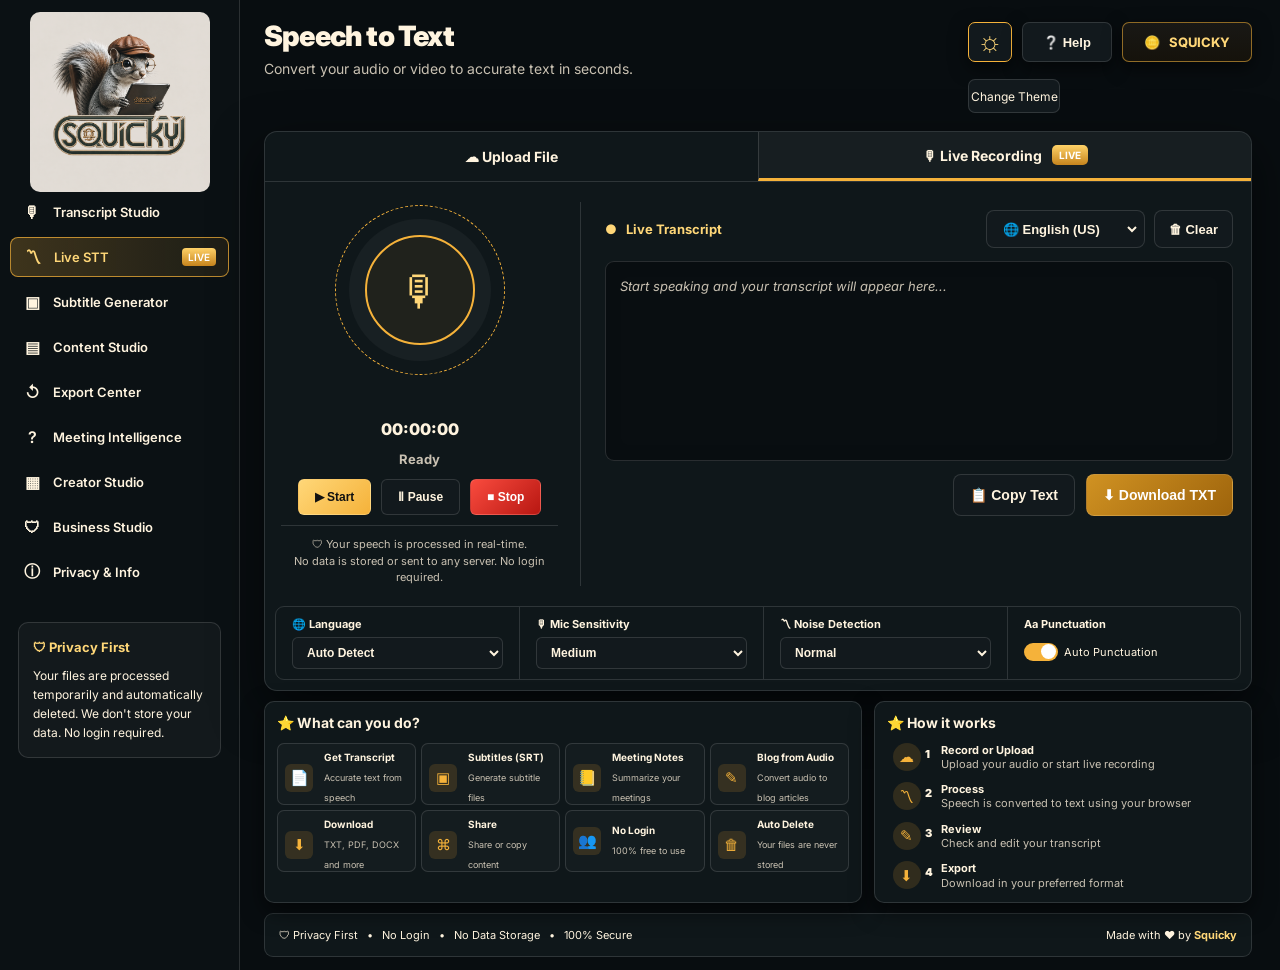
==== commit 50ae640c: "fix: resolve audit issues - sidebar labels, mobile nav, memory leak, AI claims, unused files - Renam" ====
--- a/index.html
+++ b/index.html
@@ -9,20 +9,22 @@
 <link rel="icon" href="Squicky Logo.png" type="image/png">
 </head>
 <body>
+<button class="mobile-menu-btn" id="mobileMenuBtn" aria-label="Open menu">&#9776;</button>
+<div class="sidebar-overlay" id="sidebarOverlay"></div>
 <div class="app">
 <aside class="sidebar">
+  <button class="sidebar-close-btn" id="sidebarCloseBtn" aria-label="Close menu">&#10005;</button>
   <div class="logo"><img src="Squicky Logo.png" alt="Squicky Logo"></div>
   <nav class="menu">
-    <a href="transcript-studio.html"><span class="ico">&#127897;</span> Speech to Text</a>
-    <a href="index.html" class="active"><span class="ico">&#12349;</span> Live Speech to Text <span class="badge">LIVE</span></a>
+    <a href="transcript-studio.html"><span class="ico">&#127897;</span> Transcript Studio</a>
+    <a href="index.html" class="active"><span class="ico">&#12349;</span> Live STT <span class="badge">LIVE</span></a>
     <a href="subtitle-studio.html"><span class="ico">&#9635;</span> Subtitle Generator</a>
-    <a href="#"><span class="ico">&#9636;</span> Audio Summary</a>
-    <a href="#"><span class="ico">&#9639;</span> Blog Generator</a>
-    <a href="export-center.html"><span class="ico">&#8634;</span> Export History</a>
-    <a href="#"><span class="ico">?</span> How It Works</a>
-    <a href="#"><span class="ico">&#9638;</span> Tools</a>
-    <a href="#"><span class="ico">&#128737;</span> Privacy</a>
-    <a href="#"><span class="ico">&#9432;</span> About Squicky</a>
+    <a href="content-studio.html"><span class="ico">&#9636;</span> Content Studio</a>
+    <a href="export-center.html"><span class="ico">&#8634;</span> Export Center</a>
+    <a href="meeting-intelligence.html"><span class="ico">?</span> Meeting Intelligence</a>
+    <a href="creator-studio.html"><span class="ico">&#9638;</span> Creator Studio</a>
+    <a href="business-studio.html"><span class="ico">&#128737;</span> Business Studio</a>
+    <a href="#"><span class="ico">&#9432;</span> Privacy &amp; Info</a>
   </nav>
   <div class="privacy"><b>&#128737; Privacy First</b>Your files are processed temporarily and automatically deleted. We don't store your data. No login required.</div>
 </aside>
@@ -92,6 +94,9 @@
       <!-- Privacy Notice -->
       <div class="privacy-notice">
         <span>&#128737;</span> Your files are processed <b>locally in your browser</b>. Nothing is uploaded to any server. Data is auto-cleared after processing.
+      </div>
+      <div class="privacy-notice" style="margin-top:10px;">
+        <b>Note:</b> Browser-based processing requires audio to play through speakers while the mic captures it. For best results, use Live Recording.
       </div>
     </div>
     <!-- Upload Transcript Area -->
@@ -210,7 +215,7 @@
   </div></div>
   <div class="box"><h3>&#11088; How it works</h3><div class="steps">
     <div class="step"><div class="circle">&#9729;</div><div class="stepNum">1</div><p><b>Record or Upload</b><br>Upload your audio or start live recording</p></div>
-    <div class="step"><div class="circle">&#12349;</div><div class="stepNum">2</div><p><b>Process</b><br>Our AI converts speech to text</p></div>
+    <div class="step"><div class="circle">&#12349;</div><div class="stepNum">2</div><p><b>Process</b><br>Speech is converted to text using your browser</p></div>
     <div class="step"><div class="circle">&#9998;</div><div class="stepNum">3</div><p><b>Review</b><br>Check and edit your transcript</p></div>
     <div class="step"><div class="circle">&#11015;</div><div class="stepNum">4</div><p><b>Export</b><br>Download in your preferred format</p></div>
   </div></div>
@@ -222,5 +227,18 @@
 
 <div class="toast" id="toast"></div>
 <script src="script.js"></script>
+<script>
+(function(){
+  var btn=document.getElementById('mobileMenuBtn');
+  var overlay=document.getElementById('sidebarOverlay');
+  var sidebar=document.querySelector('.sidebar');
+  var closeBtn=document.getElementById('sidebarCloseBtn');
+  function openMenu(){sidebar.classList.add('open');overlay.classList.add('active');}
+  function closeMenu(){sidebar.classList.remove('open');overlay.classList.remove('active');}
+  btn.addEventListener('click',openMenu);
+  overlay.addEventListener('click',closeMenu);
+  closeBtn.addEventListener('click',closeMenu);
+})();
+</script>
 </body>
 </html>
--- a/style.css
+++ b/style.css
@@ -532,11 +532,186 @@
 html[data-theme="light"] .ss-preview-time{color:var(--accent)}
 .ss-preview-note{margin-left:auto;font-size:12px;color:var(--muted);font-style:italic}
 
+/* ===== CONTENT STUDIO ===== */
+.cs-container{display:flex;flex-direction:column;gap:16px}
+
+/* Input Section */
+.cs-input-section{padding:20px 24px;border:1px solid var(--line);border-radius:13px;background:var(--panel);box-shadow:0 10px 30px var(--shadow)}
+.cs-section-title{font-size:16px;font-weight:800;margin-bottom:14px;color:var(--accent2)}
+html[data-theme="light"] .cs-section-title{color:var(--accent)}
+.cs-source-row{display:flex;align-items:center;gap:12px;margin-bottom:14px;flex-wrap:wrap}
+.cs-source-label{font-size:13px;font-weight:700;color:var(--muted);white-space:nowrap}
+.cs-source-select{height:38px;padding:0 12px;border-radius:7px;border:1px solid var(--line);background:var(--btn);color:var(--text);font-size:13px;font-weight:600;cursor:pointer;outline:none}
+.cs-load-btn{height:38px;padding:0 18px;border-radius:7px;border:1px solid var(--line);background:var(--btn);color:var(--text);font-size:13px;font-weight:700;cursor:pointer;transition:all 0.2s}
+.cs-load-btn:hover{border-color:var(--accent);color:var(--accent2)}
+.cs-preview-box{min-height:100px;max-height:180px;overflow-y:auto;border:1px solid var(--line);border-radius:9px;background:var(--card);padding:14px;font-size:13px;line-height:1.65;color:var(--text)}
+.cs-preview-box::-webkit-scrollbar{width:5px}
+.cs-preview-box::-webkit-scrollbar-track{background:transparent}
+.cs-preview-box::-webkit-scrollbar-thumb{background:var(--accent);border-radius:3px}
+.cs-placeholder{color:var(--muted);font-style:italic}
+.cs-input-stats{display:flex;gap:18px;margin-top:10px;font-size:12px;font-weight:700;color:var(--muted)}
+
+/* Output Section */
+.cs-output-section{border:1px solid var(--line);border-radius:13px;background:var(--panel);box-shadow:0 10px 30px var(--shadow);overflow:hidden}
+.cs-tabs{display:flex;border-bottom:1px solid var(--line);flex-wrap:wrap}
+.cs-tab{flex:1;min-width:80px;height:46px;display:flex;align-items:center;justify-content:center;gap:6px;font-size:13px;font-weight:700;cursor:pointer;transition:all 0.2s;background:transparent;border:none;color:var(--text);border-bottom:3px solid transparent}
+.cs-tab:hover{background:rgba(255,255,255,.02)}
+.cs-tab.active{border-bottom-color:var(--accent);background:rgba(255,255,255,.03);color:var(--accent2)}
+html[data-theme="light"] .cs-tab.active{color:var(--accent)}
+.cs-generate-row{display:flex;align-items:center;gap:12px;padding:14px 20px;border-bottom:1px solid var(--line)}
+.cs-generate-btn{height:42px;padding:0 28px;border-radius:8px;border:none;background:linear-gradient(135deg,var(--accent2),var(--accent));color:#111;font-size:14px;font-weight:800;cursor:pointer;transition:all 0.2s}
+html[data-theme="light"] .cs-generate-btn{background:var(--green);color:white}
+.cs-generate-btn:hover{opacity:0.9;transform:translateY(-1px)}
+.cs-clear-btn{height:42px;padding:0 18px;border-radius:8px;border:1px solid var(--line);background:var(--btn);color:var(--text);font-size:13px;font-weight:700;cursor:pointer;transition:all 0.2s}
+.cs-clear-btn:hover{border-color:var(--danger);color:var(--danger)}
+.cs-output-box{min-height:280px;max-height:500px;overflow-y:auto;padding:20px 24px;font-size:14px;line-height:1.7;color:var(--text);outline:none}
+.cs-output-box:empty::before{content:attr(data-placeholder);color:var(--muted);font-style:italic}
+.cs-output-box::-webkit-scrollbar{width:5px}
+.cs-output-box::-webkit-scrollbar-track{background:transparent}
+.cs-output-box::-webkit-scrollbar-thumb{background:var(--accent);border-radius:3px}
+.cs-output-actions{display:flex;justify-content:flex-end;gap:11px;padding:14px 20px;border-top:1px solid var(--line)}
+.cs-copy-btn,.cs-download-btn{height:42px;border-radius:8px;border:1px solid var(--line);background:var(--btn);color:var(--text);padding:0 18px;font-weight:800;cursor:pointer;font-size:14px;transition:all 0.2s}
+.cs-copy-btn:hover{border-color:var(--accent)}
+.cs-download-btn{background:var(--green);color:white;border-color:transparent}
+html[data-theme="dark"] .cs-download-btn,html[data-theme="medium"] .cs-download-btn{background:linear-gradient(135deg,#d09222,#9e640c)}
+.cs-download-btn:hover{opacity:0.9}
+
+/* ===== MEETING INTELLIGENCE ===== */
+.mi-container{display:flex;flex-direction:column;gap:16px}
+.mi-input-section{padding:20px 24px;border:1px solid var(--line);border-radius:13px;background:var(--panel);box-shadow:0 10px 30px var(--shadow)}
+.mi-section-title{font-size:16px;font-weight:800;margin-bottom:14px;color:var(--accent2)}
+html[data-theme="light"] .mi-section-title{color:var(--accent)}
+.mi-source-row{display:flex;align-items:center;gap:12px;margin-bottom:14px;flex-wrap:wrap}
+.mi-source-label{font-size:13px;font-weight:700;color:var(--muted);white-space:nowrap}
+.mi-source-select{height:38px;padding:0 12px;border-radius:7px;border:1px solid var(--line);background:var(--btn);color:var(--text);font-size:13px;font-weight:600;cursor:pointer;outline:none}
+.mi-load-btn{height:38px;padding:0 18px;border-radius:7px;border:1px solid var(--line);background:var(--btn);color:var(--text);font-size:13px;font-weight:700;cursor:pointer;transition:all 0.2s}
+.mi-load-btn:hover{border-color:var(--accent);color:var(--accent2)}
+.mi-preview-box{min-height:100px;max-height:180px;overflow-y:auto;border:1px solid var(--line);border-radius:9px;background:var(--card);padding:14px;font-size:13px;line-height:1.65;color:var(--text)}
+.mi-preview-box::-webkit-scrollbar{width:5px}
+.mi-preview-box::-webkit-scrollbar-track{background:transparent}
+.mi-preview-box::-webkit-scrollbar-thumb{background:var(--accent);border-radius:3px}
+.mi-placeholder{color:var(--muted);font-style:italic}
+.mi-input-stats{display:flex;gap:18px;margin-top:10px;font-size:12px;font-weight:700;color:var(--muted)}
+.mi-output-section{border:1px solid var(--line);border-radius:13px;background:var(--panel);box-shadow:0 10px 30px var(--shadow);overflow:hidden}
+.mi-tabs{display:flex;border-bottom:1px solid var(--line);flex-wrap:wrap}
+.mi-tab{flex:1;min-width:80px;height:46px;display:flex;align-items:center;justify-content:center;gap:6px;font-size:13px;font-weight:700;cursor:pointer;transition:all 0.2s;background:transparent;border:none;color:var(--text);border-bottom:3px solid transparent}
+.mi-tab:hover{background:rgba(255,255,255,.02)}
+.mi-tab.active{border-bottom-color:var(--accent);background:rgba(255,255,255,.03);color:var(--accent2)}
+html[data-theme="light"] .mi-tab.active{color:var(--accent)}
+.mi-generate-row{display:flex;align-items:center;gap:12px;padding:14px 20px;border-bottom:1px solid var(--line)}
+.mi-generate-btn{height:42px;padding:0 28px;border-radius:8px;border:none;background:linear-gradient(135deg,var(--accent2),var(--accent));color:#111;font-size:14px;font-weight:800;cursor:pointer;transition:all 0.2s}
+html[data-theme="light"] .mi-generate-btn{background:var(--green);color:white}
+.mi-generate-btn:hover{opacity:0.9;transform:translateY(-1px)}
+.mi-clear-btn{height:42px;padding:0 18px;border-radius:8px;border:1px solid var(--line);background:var(--btn);color:var(--text);font-size:13px;font-weight:700;cursor:pointer;transition:all 0.2s}
+.mi-clear-btn:hover{border-color:var(--danger);color:var(--danger)}
+.mi-output-box{min-height:280px;max-height:500px;overflow-y:auto;padding:20px 24px;font-size:14px;line-height:1.7;color:var(--text);outline:none}
+.mi-output-box:empty::before{content:attr(data-placeholder);color:var(--muted);font-style:italic}
+.mi-output-box::-webkit-scrollbar{width:5px}
+.mi-output-box::-webkit-scrollbar-track{background:transparent}
+.mi-output-box::-webkit-scrollbar-thumb{background:var(--accent);border-radius:3px}
+.mi-output-actions{display:flex;justify-content:flex-end;gap:11px;padding:14px 20px;border-top:1px solid var(--line)}
+.mi-copy-btn,.mi-download-btn{height:42px;border-radius:8px;border:1px solid var(--line);background:var(--btn);color:var(--text);padding:0 18px;font-weight:800;cursor:pointer;font-size:14px;transition:all 0.2s}
+.mi-copy-btn:hover{border-color:var(--accent)}
+.mi-download-btn{background:var(--green);color:white;border-color:transparent}
+html[data-theme="dark"] .mi-download-btn,html[data-theme="medium"] .mi-download-btn{background:linear-gradient(135deg,#d09222,#9e640c)}
+.mi-download-btn:hover{opacity:0.9}
+
+/* ===== CREATOR STUDIO ===== */
+.cr-container{display:flex;flex-direction:column;gap:16px}
+.cr-input-section{padding:20px 24px;border:1px solid var(--line);border-radius:13px;background:var(--panel);box-shadow:0 10px 30px var(--shadow)}
+.cr-section-title{font-size:16px;font-weight:800;margin-bottom:14px;color:var(--accent2)}
+html[data-theme="light"] .cr-section-title{color:var(--accent)}
+.cr-source-row{display:flex;align-items:center;gap:12px;margin-bottom:14px;flex-wrap:wrap}
+.cr-source-label{font-size:13px;font-weight:700;color:var(--muted);white-space:nowrap}
+.cr-source-select{height:38px;padding:0 12px;border-radius:7px;border:1px solid var(--line);background:var(--btn);color:var(--text);font-size:13px;font-weight:600;cursor:pointer;outline:none}
+.cr-load-btn{height:38px;padding:0 18px;border-radius:7px;border:1px solid var(--line);background:var(--btn);color:var(--text);font-size:13px;font-weight:700;cursor:pointer;transition:all 0.2s}
+.cr-load-btn:hover{border-color:var(--accent);color:var(--accent2)}
+.cr-preview-box{min-height:100px;max-height:180px;overflow-y:auto;border:1px solid var(--line);border-radius:9px;background:var(--card);padding:14px;font-size:13px;line-height:1.65;color:var(--text)}
+.cr-preview-box::-webkit-scrollbar{width:5px}
+.cr-preview-box::-webkit-scrollbar-track{background:transparent}
+.cr-preview-box::-webkit-scrollbar-thumb{background:var(--accent);border-radius:3px}
+.cr-placeholder{color:var(--muted);font-style:italic}
+.cr-input-stats{display:flex;gap:18px;margin-top:10px;font-size:12px;font-weight:700;color:var(--muted)}
+.cr-output-section{border:1px solid var(--line);border-radius:13px;background:var(--panel);box-shadow:0 10px 30px var(--shadow);overflow:hidden}
+.cr-tabs{display:flex;border-bottom:1px solid var(--line);flex-wrap:wrap}
+.cr-tab{flex:1;min-width:80px;height:46px;display:flex;align-items:center;justify-content:center;gap:6px;font-size:13px;font-weight:700;cursor:pointer;transition:all 0.2s;background:transparent;border:none;color:var(--text);border-bottom:3px solid transparent}
+.cr-tab:hover{background:rgba(255,255,255,.02)}
+.cr-tab.active{border-bottom-color:var(--accent);background:rgba(255,255,255,.03);color:var(--accent2)}
+html[data-theme="light"] .cr-tab.active{color:var(--accent)}
+.cr-generate-row{display:flex;align-items:center;gap:12px;padding:14px 20px;border-bottom:1px solid var(--line)}
+.cr-generate-btn{height:42px;padding:0 28px;border-radius:8px;border:none;background:linear-gradient(135deg,var(--accent2),var(--accent));color:#111;font-size:14px;font-weight:800;cursor:pointer;transition:all 0.2s}
+html[data-theme="light"] .cr-generate-btn{background:var(--green);color:white}
+.cr-generate-btn:hover{opacity:0.9;transform:translateY(-1px)}
+.cr-clear-btn{height:42px;padding:0 18px;border-radius:8px;border:1px solid var(--line);background:var(--btn);color:var(--text);font-size:13px;font-weight:700;cursor:pointer;transition:all 0.2s}
+.cr-clear-btn:hover{border-color:var(--danger);color:var(--danger)}
+.cr-output-box{min-height:280px;max-height:500px;overflow-y:auto;padding:20px 24px;font-size:14px;line-height:1.7;color:var(--text);outline:none}
+.cr-output-box:empty::before{content:attr(data-placeholder);color:var(--muted);font-style:italic}
+.cr-output-box::-webkit-scrollbar{width:5px}
+.cr-output-box::-webkit-scrollbar-track{background:transparent}
+.cr-output-box::-webkit-scrollbar-thumb{background:var(--accent);border-radius:3px}
+.cr-output-actions{display:flex;justify-content:flex-end;gap:11px;padding:14px 20px;border-top:1px solid var(--line)}
+.cr-copy-btn,.cr-download-btn{height:42px;border-radius:8px;border:1px solid var(--line);background:var(--btn);color:var(--text);padding:0 18px;font-weight:800;cursor:pointer;font-size:14px;transition:all 0.2s}
+.cr-copy-btn:hover{border-color:var(--accent)}
+.cr-download-btn{background:var(--green);color:white;border-color:transparent}
+html[data-theme="dark"] .cr-download-btn,html[data-theme="medium"] .cr-download-btn{background:linear-gradient(135deg,#d09222,#9e640c)}
+.cr-download-btn:hover{opacity:0.9}
+
+/* ===== BUSINESS STUDIO ===== */
+.bs-container{display:flex;flex-direction:column;gap:16px}
+.bs-input-section{padding:20px 24px;border:1px solid var(--line);border-radius:13px;background:var(--panel);box-shadow:0 10px 30px var(--shadow)}
+.bs-section-title{font-size:16px;font-weight:800;margin-bottom:14px;color:var(--accent2)}
+html[data-theme="light"] .bs-section-title{color:var(--accent)}
+.bs-source-row{display:flex;align-items:center;gap:12px;margin-bottom:14px;flex-wrap:wrap}
+.bs-source-label{font-size:13px;font-weight:700;color:var(--muted);white-space:nowrap}
+.bs-source-select{height:38px;padding:0 12px;border-radius:7px;border:1px solid var(--line);background:var(--btn);color:var(--text);font-size:13px;font-weight:600;cursor:pointer;outline:none}
+.bs-load-btn{height:38px;padding:0 18px;border-radius:7px;border:1px solid var(--line);background:var(--btn);color:var(--text);font-size:13px;font-weight:700;cursor:pointer;transition:all 0.2s}
+.bs-load-btn:hover{border-color:var(--accent);color:var(--accent2)}
+.bs-preview-box{min-height:100px;max-height:180px;overflow-y:auto;border:1px solid var(--line);border-radius:9px;background:var(--card);padding:14px;font-size:13px;line-height:1.65;color:var(--text)}
+.bs-preview-box::-webkit-scrollbar{width:5px}
+.bs-preview-box::-webkit-scrollbar-track{background:transparent}
+.bs-preview-box::-webkit-scrollbar-thumb{background:var(--accent);border-radius:3px}
+.bs-placeholder{color:var(--muted);font-style:italic}
+.bs-input-stats{display:flex;gap:18px;margin-top:10px;font-size:12px;font-weight:700;color:var(--muted)}
+.bs-output-section{border:1px solid var(--line);border-radius:13px;background:var(--panel);box-shadow:0 10px 30px var(--shadow);overflow:hidden}
+.bs-tabs{display:flex;border-bottom:1px solid var(--line);flex-wrap:wrap}
+.bs-tab{flex:1;min-width:80px;height:46px;display:flex;align-items:center;justify-content:center;gap:6px;font-size:13px;font-weight:700;cursor:pointer;transition:all 0.2s;background:transparent;border:none;color:var(--text);border-bottom:3px solid transparent}
+.bs-tab:hover{background:rgba(255,255,255,.02)}
+.bs-tab.active{border-bottom-color:var(--accent);background:rgba(255,255,255,.03);color:var(--accent2)}
+html[data-theme="light"] .bs-tab.active{color:var(--accent)}
+.bs-generate-row{display:flex;align-items:center;gap:12px;padding:14px 20px;border-bottom:1px solid var(--line)}
+.bs-generate-btn{height:42px;padding:0 28px;border-radius:8px;border:none;background:linear-gradient(135deg,var(--accent2),var(--accent));color:#111;font-size:14px;font-weight:800;cursor:pointer;transition:all 0.2s}
+html[data-theme="light"] .bs-generate-btn{background:var(--green);color:white}
+.bs-generate-btn:hover{opacity:0.9;transform:translateY(-1px)}
+.bs-clear-btn{height:42px;padding:0 18px;border-radius:8px;border:1px solid var(--line);background:var(--btn);color:var(--text);font-size:13px;font-weight:700;cursor:pointer;transition:all 0.2s}
+.bs-clear-btn:hover{border-color:var(--danger);color:var(--danger)}
+.bs-output-box{min-height:280px;max-height:500px;overflow-y:auto;padding:20px 24px;font-size:14px;line-height:1.7;color:var(--text);outline:none}
+.bs-output-box:empty::before{content:attr(data-placeholder);color:var(--muted);font-style:italic}
+.bs-output-box::-webkit-scrollbar{width:5px}
+.bs-output-box::-webkit-scrollbar-track{background:transparent}
+.bs-output-box::-webkit-scrollbar-thumb{background:var(--accent);border-radius:3px}
+.bs-output-actions{display:flex;justify-content:flex-end;gap:11px;padding:14px 20px;border-top:1px solid var(--line)}
+.bs-copy-btn,.bs-download-btn{height:42px;border-radius:8px;border:1px solid var(--line);background:var(--btn);color:var(--text);padding:0 18px;font-weight:800;cursor:pointer;font-size:14px;transition:all 0.2s}
+.bs-copy-btn:hover{border-color:var(--accent)}
+.bs-download-btn{background:var(--green);color:white;border-color:transparent}
+html[data-theme="dark"] .bs-download-btn,html[data-theme="medium"] .bs-download-btn{background:linear-gradient(135deg,#d09222,#9e640c)}
+.bs-download-btn:hover{opacity:0.9}
+
 /* ===== RESPONSIVE ===== */
+/* Mobile Hamburger Menu */
+.mobile-menu-btn{display:none;position:fixed;top:14px;left:14px;z-index:1100;width:44px;height:44px;border-radius:8px;border:1px solid var(--line);background:var(--panel);color:var(--text);font-size:22px;cursor:pointer;align-items:center;justify-content:center;box-shadow:0 4px 12px var(--shadow)}
+.mobile-menu-btn:hover{border-color:var(--accent)}
+.sidebar-overlay{display:none;position:fixed;inset:0;background:rgba(0,0,0,.6);z-index:1050;opacity:0;transition:opacity 0.3s}
+.sidebar-overlay.active{display:block;opacity:1}
+.sidebar-close-btn{display:none;position:absolute;top:12px;right:12px;width:34px;height:34px;border-radius:6px;border:1px solid var(--line);background:var(--btn);color:var(--text);font-size:16px;cursor:pointer;align-items:center;justify-content:center}
+.sidebar-close-btn:hover{border-color:var(--danger);color:var(--danger)}
+
 @media(max-width:1100px){
+  .mobile-menu-btn{display:flex}
+  .sidebar-close-btn{display:flex}
   .app{grid-template-columns:1fr}
-  .sidebar{display:none}
-  .main{max-width:100%;padding:22px}
+  .sidebar{display:none;position:fixed;top:0;left:0;bottom:0;width:260px;z-index:1080;overflow-y:auto;transform:translateX(-100%);transition:transform 0.3s ease}
+  .sidebar.open{display:block;transform:translateX(0)}
+  .main{max-width:100%;padding:22px;padding-top:68px}
   .studio,.lower{grid-template-columns:1fr}
   .left{border-right:0;border-bottom:1px solid var(--line);padding:0 0 20px}
   .upload-area{padding:20px 16px}
@@ -548,6 +723,10 @@
   .ss-toolbar{gap:8px;padding:12px 14px}
   .ss-toolbar-group:not(:last-child)::after{display:none}
   .ss-cards-list{max-height:400px}
+  .cs-output-box{min-height:220px;max-height:400px}
+  .mi-output-box{min-height:220px;max-height:400px}
+  .cr-output-box{min-height:220px;max-height:400px}
+  .bs-output-box{min-height:220px;max-height:400px}
 }
 @media(max-width:720px){
   .header{display:block}
@@ -583,4 +762,28 @@
   .ss-cards-list{max-height:350px;padding:12px 14px}
   .ss-preview-controls{flex-direction:column;align-items:flex-start}
   .ss-preview-note{margin-left:0;margin-top:4px}
+  .cs-source-row{flex-direction:column;align-items:stretch}
+  .cs-tabs{flex-wrap:wrap}
+  .cs-tab{min-width:60px;font-size:11px}
+  .cs-generate-row{flex-direction:column;align-items:stretch}
+  .cs-output-box{min-height:200px;max-height:350px}
+  .cs-output-actions{flex-direction:column;align-items:stretch}
+  .mi-source-row{flex-direction:column;align-items:stretch}
+  .mi-tabs{flex-wrap:wrap}
+  .mi-tab{min-width:60px;font-size:11px}
+  .mi-generate-row{flex-direction:column;align-items:stretch}
+  .mi-output-box{min-height:200px;max-height:350px}
+  .mi-output-actions{flex-direction:column;align-items:stretch}
+  .cr-source-row{flex-direction:column;align-items:stretch}
+  .cr-tabs{flex-wrap:wrap}
+  .cr-tab{min-width:60px;font-size:11px}
+  .cr-generate-row{flex-direction:column;align-items:stretch}
+  .cr-output-box{min-height:200px;max-height:350px}
+  .cr-output-actions{flex-direction:column;align-items:stretch}
+  .bs-source-row{flex-direction:column;align-items:stretch}
+  .bs-tabs{flex-wrap:wrap}
+  .bs-tab{min-width:60px;font-size:11px}
+  .bs-generate-row{flex-direction:column;align-items:stretch}
+  .bs-output-box{min-height:200px;max-height:350px}
+  .bs-output-actions{flex-direction:column;align-items:stretch}
 }
